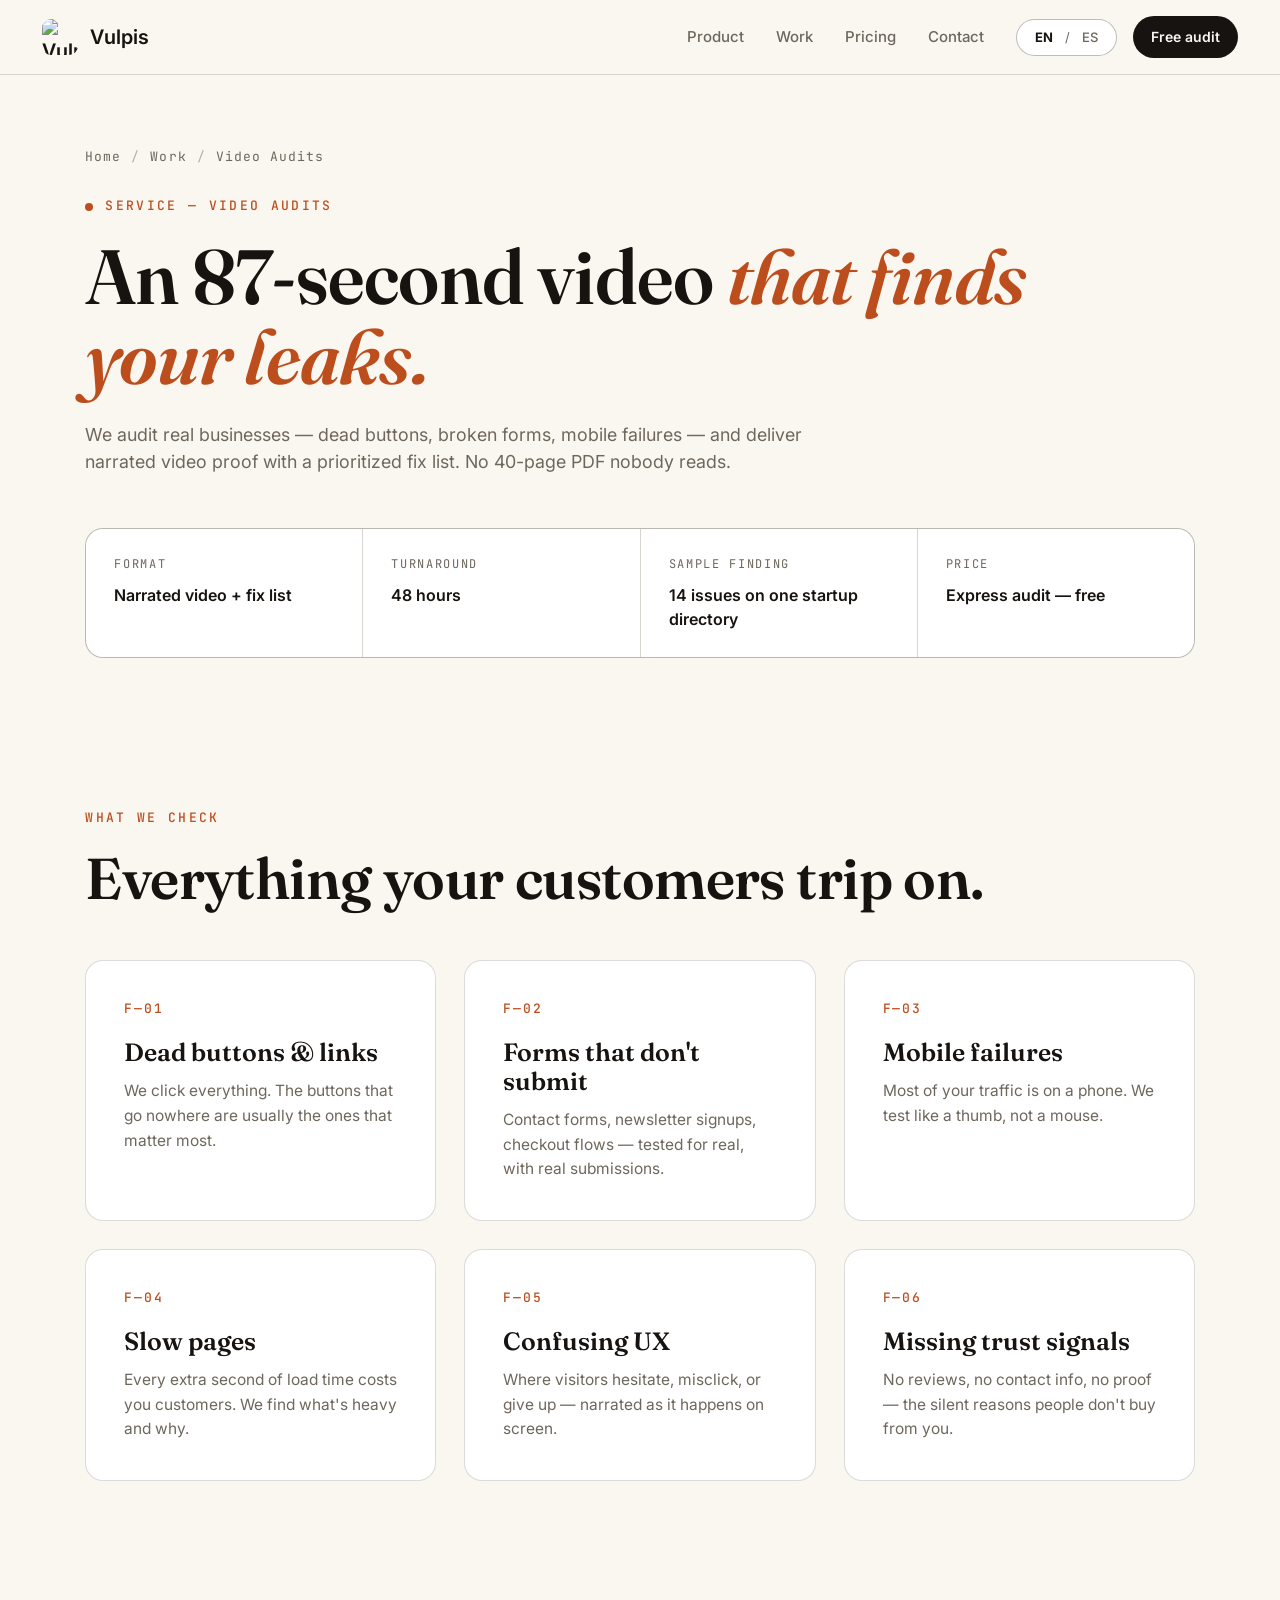
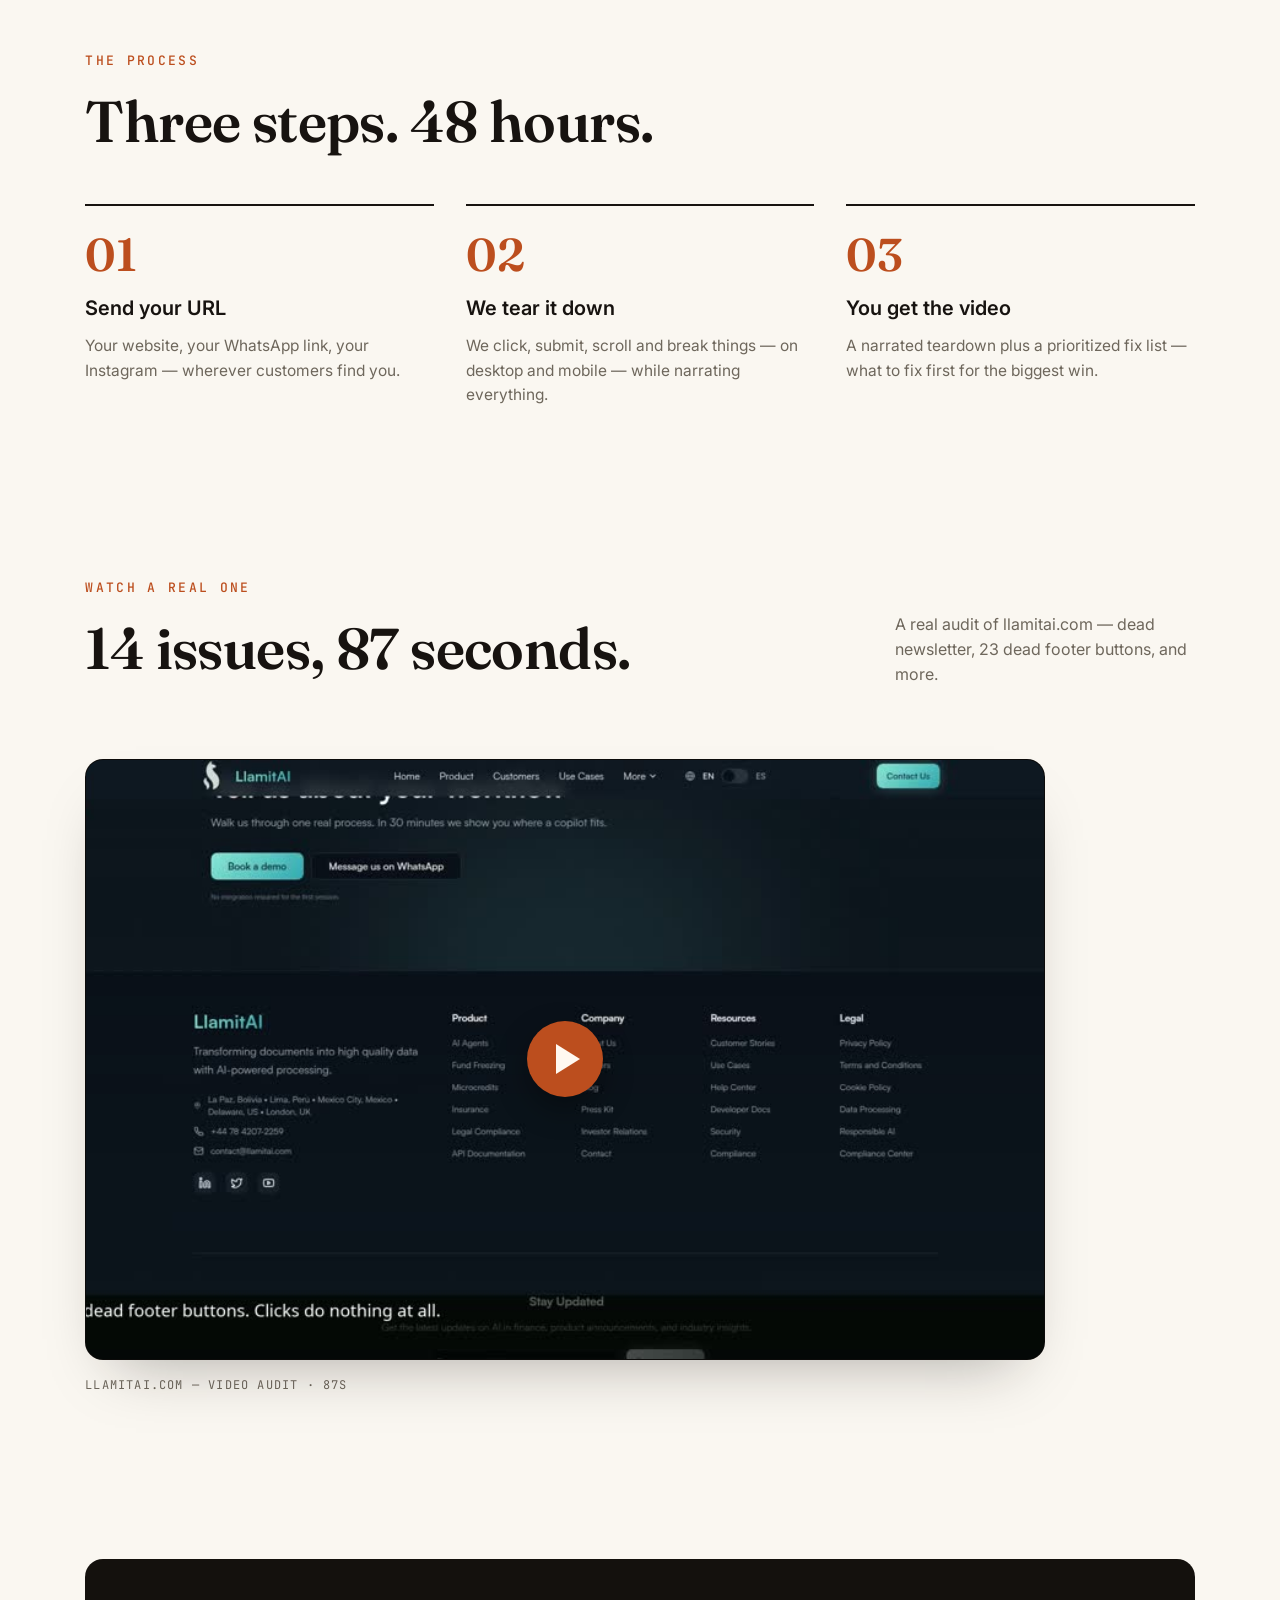
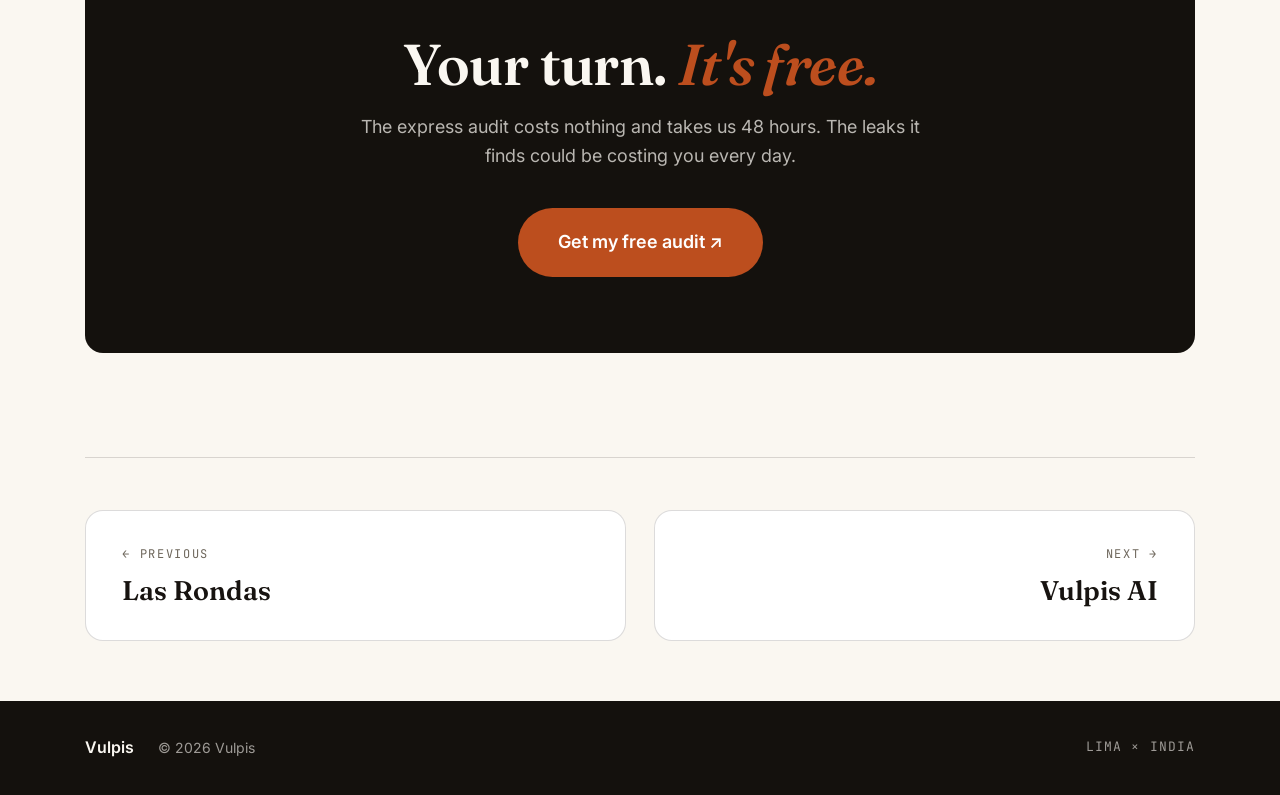
==== audits.html @ fb6f88c3 "Vulpis rebrand: multi-page site + pricing" ====
<!doctype html>
<html lang="en">
<head>
<meta charset="utf-8">
<meta name="viewport" content="width=device-width, initial-scale=1">
<title>Video Audits — Service · Vulpis</title>
<meta name="description" content="Vulpis video audits: an 87-second narrated teardown of your business — dead buttons, broken forms, mobile failures — with a prioritized fix list.">
<link rel="icon" type="image/png" href="assets/img/favicon.png">
<link rel="preconnect" href="https://fonts.googleapis.com">
<link rel="preconnect" href="https://fonts.gstatic.com" crossorigin>
<link href="https://fonts.googleapis.com/css2?family=Fraunces:opsz,wght@9..144,500;9..144,600;9..144,700&family=Inter:wght@400;500;600;700&family=JetBrains+Mono:wght@400;500&display=swap" rel="stylesheet">
<link rel="stylesheet" href="styles.css">
<noscript><style>.reveal{opacity:1 !important;transform:none !important}</style></noscript>
</head>
<body>

<header class="nav">
  <a class="brand" href="index.html" aria-label="Vulpis home">
    <img src="assets/img/vulpis-logo.png" alt="Vulpis logo" width="36" height="36">
    <span>Vulpis</span>
  </a>
  <nav class="links" aria-label="Sections">
    <a href="vulpis.html" data-en="Product" data-es="Producto">Product</a>
    <a href="index.html#work" data-en="Work" data-es="Proyectos">Work</a>
    <a href="index.html#pricing" data-en="Pricing" data-es="Precios">Pricing</a>
    <a href="index.html#contact" data-en="Contact" data-es="Contacto">Contact</a>
  </nav>
  <div class="nav-right">
    <div class="lang-toggle" role="group" aria-label="Language">
      <button type="button" data-lang="en" class="active">EN</button>
      <span aria-hidden="true">/</span>
      <button type="button" data-lang="es">ES</button>
    </div>
    <a class="btn btn-primary btn-sm" id="nav-wa" data-wa="1" data-wa-en="Hi Vulpis! I'd like a free express audit of my business." data-wa-es="¡Hola Vulpis! Quiero una auditoría express gratis de mi negocio." href="https://wa.me/51931768257" target="_blank" rel="noopener">
      <span data-en="Free audit" data-es="Auditoría gratis">Free audit</span>
    </a>
    <button class="menu-btn" aria-label="Menu" aria-expanded="false"><span></span><span></span></button>
  </div>
</header>

<main>
  <!-- PAGE HERO -->
  <section class="page-hero">
    <p class="crumbs reveal"><a href="index.html" data-en="Home" data-es="Inicio">Home</a><span class="sep">/</span><a href="index.html#work" data-en="Work" data-es="Proyectos">Work</a><span class="sep">/</span><span data-en="Video Audits" data-es="Auditorías en video">Video Audits</span></p>
    <p class="kicker reveal"><span class="dot"></span><span data-en="SERVICE — VIDEO AUDITS" data-es="SERVICIO — AUDITORÍAS EN VIDEO">SERVICE — VIDEO AUDITS</span></p>
    <h1 class="reveal"><span data-en="An 87-second video " data-es="Un video de 87 segundos ">An 87-second video </span><em data-en="that finds your leaks." data-es="que encuentra tus fugas.">that finds your leaks.</em></h1>
    <p class="lede reveal" data-en="We audit real businesses — dead buttons, broken forms, mobile failures — and deliver narrated video proof with a prioritized fix list. No 40-page PDF nobody reads." data-es="Auditamos negocios reales — botones muertos, formularios rotos, fallos en móvil — y entregamos video narrado con lista de soluciones priorizada. Sin PDFs de 40 páginas que nadie lee.">We audit real businesses — dead buttons, broken forms, mobile failures — and deliver narrated video proof with a prioritized fix list. No 40-page PDF nobody reads.</p>
    <div class="facts reveal">
      <div class="fact"><p class="flabel" data-en="FORMAT" data-es="FORMATO">FORMAT</p><p class="fval" data-en="Narrated video + fix list" data-es="Video narrado + lista de fixes">Narrated video + fix list</p></div>
      <div class="fact"><p class="flabel" data-en="TURNAROUND" data-es="ENTREGA">TURNAROUND</p><p class="fval" data-en="48 hours" data-es="48 horas">48 hours</p></div>
      <div class="fact"><p class="flabel" data-en="SAMPLE FINDING" data-es="HALLAZGO DE MUESTRA">SAMPLE FINDING</p><p class="fval" data-en="14 issues on one startup directory" data-es="14 problemas en un directorio de startups">14 issues on one startup directory</p></div>
      <div class="fact"><p class="flabel" data-en="PRICE" data-es="PRECIO">PRICE</p><p class="fval" data-en="Express audit — free" data-es="Auditoría express — gratis">Express audit — free</p></div>
    </div>
  </section>

  <!-- WHAT WE CHECK -->
  <section class="section">
    <p class="kicker reveal"><span data-en="WHAT WE CHECK" data-es="QUÉ REVISAMOS">WHAT WE CHECK</span></p>
    <h2 class="reveal" data-en="Everything your customers trip on." data-es="Todo con lo que tropiezan tus clientes.">Everything your customers trip on.</h2>
    <div class="feature-grid">
      <div class="feature reveal">
        <p class="fnum">F—01</p>
        <h3 data-en="Dead buttons & links" data-es="Botones y links muertos">Dead buttons & links</h3>
        <p data-en="We click everything. The buttons that go nowhere are usually the ones that matter most." data-es="Hacemos clic en todo. Los botones que no llevan a nada suelen ser los más importantes.">We click everything. The buttons that go nowhere are usually the ones that matter most.</p>
      </div>
      <div class="feature reveal">
        <p class="fnum">F—02</p>
        <h3 data-en="Forms that don't submit" data-es="Formularios que no envían">Forms that don't submit</h3>
        <p data-en="Contact forms, newsletter signups, checkout flows — tested for real, with real submissions." data-es="Formularios de contacto, newsletters, flujos de compra — probados de verdad, con envíos reales.">Contact forms, newsletter signups, checkout flows — tested for real, with real submissions.</p>
      </div>
      <div class="feature reveal">
        <p class="fnum">F—03</p>
        <h3 data-en="Mobile failures" data-es="Fallos en móvil">Mobile failures</h3>
        <p data-en="Most of your traffic is on a phone. We test like a thumb, not a mouse." data-es="La mayoría de tu tráfico está en un teléfono. Probamos como un pulgar, no como un mouse.">Most of your traffic is on a phone. We test like a thumb, not a mouse.</p>
      </div>
      <div class="feature reveal">
        <p class="fnum">F—04</p>
        <h3 data-en="Slow pages" data-es="Páginas lentas">Slow pages</h3>
        <p data-en="Every extra second of load time costs you customers. We find what's heavy and why." data-es="Cada segundo extra de carga te cuesta clientes. Encontramos qué pesa y por qué.">Every extra second of load time costs you customers. We find what's heavy and why.</p>
      </div>
      <div class="feature reveal">
        <p class="fnum">F—05</p>
        <h3 data-en="Confusing UX" data-es="UX confusa">Confusing UX</h3>
        <p data-en="Where visitors hesitate, misclick, or give up — narrated as it happens on screen." data-es="Dónde dudan los visitantes, dónde hacen clic mal o abandonan — narrado mientras ocurre en pantalla.">Where visitors hesitate, misclick, or give up — narrated as it happens on screen.</p>
      </div>
      <div class="feature reveal">
        <p class="fnum">F—06</p>
        <h3 data-en="Missing trust signals" data-es="Falta de confianza">Missing trust signals</h3>
        <p data-en="No reviews, no contact info, no proof — the silent reasons people don't buy from you." data-es="Sin reseñas, sin contacto, sin pruebas — las razones silenciosas por las que no te compran.">No reviews, no contact info, no proof — the silent reasons people don't buy from you.</p>
      </div>
    </div>
  </section>

  <!-- PROCESS -->
  <section class="section">
    <p class="kicker reveal"><span data-en="THE PROCESS" data-es="EL PROCESO">THE PROCESS</span></p>
    <h2 class="reveal" data-en="Three steps. 48 hours." data-es="Tres pasos. 48 horas.">Three steps. 48 hours.</h2>
    <div class="steps">
      <div class="step reveal">
        <p class="snum">01</p>
        <h3 data-en="Send your URL" data-es="Envía tu URL">Send your URL</h3>
        <p data-en="Your website, your WhatsApp link, your Instagram — wherever customers find you." data-es="Tu sitio web, tu link de WhatsApp, tu Instagram — donde sea que te encuentren los clientes.">Your website, your WhatsApp link, your Instagram — wherever customers find you.</p>
      </div>
      <div class="step reveal">
        <p class="snum">02</p>
        <h3 data-en="We tear it down" data-es="Lo desarmamos">We tear it down</h3>
        <p data-en="We click, submit, scroll and break things — on desktop and mobile — while narrating everything." data-es="Hacemos clic, enviamos, scrolleamos y rompemos cosas — en desktop y móvil — narrando todo.">We click, submit, scroll and break things — on desktop and mobile — while narrating everything.</p>
      </div>
      <div class="step reveal">
        <p class="snum">03</p>
        <h3 data-en="You get the video" data-es="Recibes el video">You get the video</h3>
        <p data-en="A narrated teardown plus a prioritized fix list — what to fix first for the biggest win." data-es="Un video narrado más lista de soluciones priorizada — qué arreglar primero para el mayor impacto.">A narrated teardown plus a prioritized fix list — what to fix first for the biggest win.</p>
      </div>
    </div>
  </section>

  <!-- SAMPLE -->
  <section class="section">
    <div class="section-head reveal">
      <div>
        <p class="kicker"><span data-en="WATCH A REAL ONE" data-es="MIRA UNO REAL">WATCH A REAL ONE</span></p>
        <h2 data-en="14 issues, 87 seconds." data-es="14 problemas, 87 segundos.">14 issues, 87 seconds.</h2>
      </div>
      <p class="section-note" data-en="A real audit of llamitai.com — dead newsletter, 23 dead footer buttons, and more." data-es="Una auditoría real de llamitai.com — newsletter muerto, 23 botones muertos en el footer, y más.">A real audit of llamitai.com — dead newsletter, 23 dead footer buttons, and more.</p>
    </div>
    <div class="reveal" style="max-width:960px">
      <button class="shot play-btn" data-video="https://cdn.jsdelivr.net/gh/sahaysnehil22/kennexhub@main/assets/video/llamitai-audit-video.mp4" aria-label="Play audit video">
        <img src="assets/img/poster-audit.jpg" alt="Video audit of llamitai.com">
        <span class="play-ring" aria-hidden="true"></span>
      </button>
      <p class="shot-cap" data-en="LLAMITAI.COM — VIDEO AUDIT · 87S" data-es="LLAMITAI.COM — AUDITORÍA EN VIDEO · 87S">LLAMITAI.COM — VIDEO AUDIT · 87S</p>
    </div>
  </section>

  <!-- CTA BAND -->
  <section class="section" style="padding-top:0">
    <div class="band reveal">
      <h2><span data-en="Your turn. " data-es="Tu turno. ">Your turn. </span><em data-en="It's free." data-es="Es gratis.">It's free.</em></h2>
      <p data-en="The express audit costs nothing and takes us 48 hours. The leaks it finds could be costing you every day." data-es="La auditoría express no cuesta nada y nos toma 48 horas. Las fugas que encuentre podrían estar costándote cada día.">The express audit costs nothing and takes us 48 hours. The leaks it finds could be costing you every day.</p>
      <div class="ctas">
        <a class="btn btn-primary btn-lg" id="contact-wa" data-wa="1" data-wa-en="Hi Vulpis! I'd like a free express audit of my business." data-wa-es="¡Hola Vulpis! Quiero una auditoría express gratis de mi negocio." href="https://wa.me/51931768257" target="_blank" rel="noopener">
          <span data-en="Get my free audit ↗" data-es="Quiero mi auditoría gratis ↗">Get my free audit ↗</span>
        </a>
      </div>
    </div>
    <nav class="proj-nav" aria-label="More projects">
      <a href="las-rondas.html">
        <span class="dir" data-en="← PREVIOUS" data-es="← ANTERIOR">← PREVIOUS</span>
        <h4>Las Rondas</h4>
      </a>
      <a class="next" href="vulpis.html">
        <span class="dir" data-en="NEXT →" data-es="SIGUIENTE →">NEXT →</span>
        <h4>Vulpis AI</h4>
      </a>
    </nav>
  </section>
</main>

<footer class="footer">
  <div class="footer-inner">
    <a class="brand" href="index.html"><span>Vulpis</span></a>
    <p>© 2026 Vulpis</p>
    <p class="mono-dim">LIMA × INDIA</p>
  </div>
</footer>

<div class="lightbox" id="lightbox" aria-hidden="true" role="dialog" aria-label="Video">
  <div class="lightbox-backdrop" data-close></div>
  <div class="lightbox-box">
    <button class="lightbox-close" data-close aria-label="Close">✕</button>
    <video id="lightbox-video" controls playsinline preload="none"></video>
  </div>
</div>

<script src="app.js"></script>
</body>
</html>
---- styles.css ----
:root{
  --bg:#faf7f1;
  --surface:#ffffff;
  --ink:#171310;
  --muted:#6e675c;
  --accent:#bc4e1e;
  --accent-ink:#fff8f0;
  --line:rgba(23,19,16,.15);
  --dark:#14110d;
  --paper-dim:#f3eee5;
  --radius:18px;
  --font-disp:"Fraunces",Georgia,serif;
  --font-body:"Inter",system-ui,sans-serif;
  --font-mono:"JetBrains Mono",ui-monospace,monospace;
  --pad:clamp(24px,6.66vw,96px);
}
*{margin:0;padding:0;box-sizing:border-box}
html{scroll-behavior:smooth}
body{
  background:var(--bg);color:var(--ink);
  font-family:var(--font-body);font-size:17px;line-height:1.6;
  -webkit-font-smoothing:antialiased;overflow-x:hidden;
}
img{display:block;max-width:100%}
a{color:inherit}
::selection{background:var(--accent);color:var(--accent-ink)}

/* ---------- type helpers ---------- */
.kicker{
  font-family:var(--font-mono);font-size:13px;letter-spacing:.18em;
  color:var(--accent);display:flex;align-items:center;gap:12px;margin-bottom:20px;
  font-weight:500;
}
.kicker .dot{width:8px;height:8px;border-radius:50%;background:var(--accent);flex:none}
.kicker-sm{font-family:var(--font-mono);font-size:13px;letter-spacing:.14em;color:var(--accent);margin-bottom:14px;font-weight:500}
h1,h2{font-family:var(--font-disp);font-weight:600;line-height:1.04;letter-spacing:-.01em;color:var(--ink)}
h1 em,h2 em{font-style:italic;color:var(--accent)}
h2{font-size:clamp(40px,4.5vw,64px);margin-bottom:8px}
.section{padding:110px var(--pad) 60px;max-width:1440px;margin:0 auto}
.section-head{display:flex;justify-content:space-between;align-items:flex-end;gap:40px;margin-bottom:72px;flex-wrap:wrap}
.section-note{max-width:300px;color:var(--muted);font-size:16px;line-height:1.55}

/* ---------- buttons / links ---------- */
.btn{
  display:inline-flex;align-items:center;gap:8px;border-radius:999px;
  font-weight:600;font-size:15px;text-decoration:none;cursor:pointer;border:0;
  transition:transform .18s ease,background .18s ease;
  font-family:var(--font-body);
}
.btn-primary{background:var(--ink);color:var(--bg);padding:13px 24px}
.btn-primary:hover{transform:translateY(-2px);background:#2b251d}
.btn-ghost{background:transparent;color:var(--ink);padding:13px 24px;border:1px solid rgba(23,19,16,.3)}
.btn-ghost:hover{border-color:var(--accent);color:var(--accent)}
.btn-sm{padding:10px 18px;font-size:14px}
.btn-lg{padding:20px 40px;font-size:18px}
.textlink{
  background:none;border:0;padding:0;cursor:pointer;
  font-family:var(--font-body);font-weight:600;font-size:15px;color:var(--accent);text-decoration:none;
}
.textlink:hover{text-decoration:underline;text-underline-offset:4px}
.link-arrow{font-weight:600;font-size:15px;color:var(--accent);text-decoration:none}
.link-arrow:hover{text-decoration:underline;text-underline-offset:4px}
.link-dim{font-family:var(--font-mono);font-size:14px;letter-spacing:.06em;color:var(--muted);text-decoration:none}
.link-dim:hover{color:var(--ink)}

/* ---------- nav ---------- */
.nav{
  position:sticky;top:0;z-index:50;display:flex;align-items:center;gap:32px;
  padding:16px clamp(20px,3.3vw,48px);
  background:rgba(250,247,241,.86);backdrop-filter:blur(14px);-webkit-backdrop-filter:blur(14px);
  border-bottom:1px solid var(--line);
}
.brand{display:flex;align-items:center;gap:12px;text-decoration:none;font-weight:600;font-size:20px;color:var(--ink)}
.brand img{width:36px;height:36px;border-radius:9px}
.nav .links{display:flex;gap:32px;margin-left:auto}
.nav .links a{text-decoration:none;font-weight:500;font-size:15px;color:var(--muted)}
.nav .links a:hover{color:var(--ink)}
.nav-right{display:flex;align-items:center;gap:16px}
.lang-toggle{display:flex;align-items:center;gap:8px;border:1px solid rgba(23,19,16,.28);border-radius:999px;padding:7px 14px;font-size:13px;background:var(--surface)}
.lang-toggle span{color:var(--muted)}
.lang-toggle button{background:none;border:0;color:var(--muted);font-family:var(--font-body);font-weight:500;font-size:13px;cursor:pointer;padding:2px 4px}
.lang-toggle button.active{color:var(--ink);font-weight:700}
.menu-btn{display:none;background:var(--surface);border:1px solid rgba(23,19,16,.28);border-radius:10px;width:42px;height:42px;cursor:pointer;flex-direction:column;gap:6px;align-items:center;justify-content:center}
.menu-btn span{display:block;width:18px;height:2px;background:var(--ink)}

/* ---------- hero ---------- */
.hero{padding:110px var(--pad) 88px;max-width:1440px;margin:0 auto}
.hero h1{font-size:clamp(48px,6.7vw,96px);max-width:1080px;margin-bottom:28px}
.lede{color:var(--muted);font-size:clamp(17px,1.4vw,20px);line-height:1.55;max-width:720px;margin-bottom:36px}
.ctas{display:flex;gap:16px;flex-wrap:wrap;margin-bottom:72px}
.stats{display:flex;gap:48px;border-top:1px solid var(--line);padding-top:40px;flex-wrap:wrap}
.stat{flex:1;min-width:200px}
.stat strong{display:block;font-family:var(--font-disp);font-weight:600;font-size:44px;margin-bottom:10px;color:var(--ink)}
.stat span{font-family:var(--font-mono);font-size:12px;letter-spacing:.12em;color:var(--muted)}

/* ---------- marquee ---------- */
.marquee{border-top:1px solid var(--line);border-bottom:1px solid var(--line);overflow:hidden;padding:20px 0;white-space:nowrap;background:var(--paper-dim)}
.marquee-track{display:inline-flex;animation:scroll 28s linear infinite}
.marquee-track span{font-family:var(--font-mono);font-size:13px;letter-spacing:.1em;color:var(--muted);padding-right:12px}
@keyframes scroll{to{transform:translateX(-50%)}}

/* ---------- work ---------- */
.work .card{
  display:grid;grid-template-columns:1.08fr .92fr;gap:clamp(36px,5vw,80px);align-items:center;
  padding:72px 0;
}
.work .card + .card{border-top:1px solid var(--line)}
.work .card.flip .card-media{order:2}
.work .card.flip .card-body{order:1}
.card-index{font-family:var(--font-mono);font-size:13px;letter-spacing:.16em;color:var(--accent);margin-bottom:18px;font-weight:500}
.card-body h3{font-family:var(--font-disp);font-weight:600;font-size:clamp(36px,3.4vw,50px);line-height:1.02;margin-bottom:12px;color:var(--ink)}
.card-lede{font-size:20px;font-weight:500;color:var(--ink);margin-bottom:14px;line-height:1.4}
.card-desc{color:var(--muted);line-height:1.62;margin-bottom:24px;max-width:520px}
.card-meta{font-family:var(--font-mono);font-size:12.5px;letter-spacing:.1em;color:var(--muted);margin-bottom:20px}
.card-status{font-family:var(--font-mono);font-size:13px;letter-spacing:.1em;color:var(--accent);display:flex;align-items:center;gap:10px;margin-bottom:28px;font-weight:500}
.card-status .dot{width:8px;height:8px;border-radius:50%;background:var(--accent);flex:none}
.card-links{display:flex;gap:28px;align-items:center;flex-wrap:wrap}

/* real-media tiles */
.shot{
  position:relative;display:block;width:100%;border:1px solid var(--line);border-radius:var(--radius);
  overflow:hidden;cursor:pointer;background:#0b0b09;padding:0;
  box-shadow:0 30px 60px -30px rgba(23,19,16,.35);
  transition:transform .25s ease,box-shadow .25s ease;
}
button.shot{font-family:inherit}
.shot:hover{transform:translateY(-4px);box-shadow:0 36px 70px -28px rgba(23,19,16,.4)}
.shot img{width:100%;aspect-ratio:16/10;object-fit:cover;display:block}
.play-ring{
  position:absolute;top:50%;left:50%;transform:translate(-50%,-50%);
  width:76px;height:76px;border-radius:50%;background:var(--accent);
  box-shadow:0 12px 30px rgba(0,0,0,.35);transition:transform .2s ease;
}
.shot:hover .play-ring{transform:translate(-50%,-50%) scale(1.08)}
.play-ring::after{
  content:"";position:absolute;top:50%;left:54%;transform:translate(-50%,-50%);
  border-left:24px solid var(--accent-ink);border-top:15px solid transparent;border-bottom:15px solid transparent;
}
.shot-cap{font-family:var(--font-mono);font-size:12px;letter-spacing:.1em;color:var(--muted);margin-top:16px}

/* phone mock — WhatsApp concept */
.phone{
  width:min(310px,86%);margin:0 auto;background:#101010;border-radius:46px;padding:11px;
  box-shadow:0 34px 70px -28px rgba(23,19,16,.4);border:1px solid var(--line);
}
.phone-screen{background:#ece5dd;border-radius:36px;overflow:hidden;display:flex;flex-direction:column}
.wa-notch{width:110px;height:24px;background:#101010;border-radius:0 0 14px 14px;margin:0 auto}
.wa-head{background:#008069;color:#fff;padding:12px 16px 14px;display:flex;gap:12px;align-items:center;margin-top:6px}
.wa-avatar{flex:none;width:40px;height:40px;border-radius:50%;background:#fff;color:#008069;display:flex;align-items:center;justify-content:center;font-weight:700;font-size:17px}
.wa-name{font-size:15px;font-weight:600;line-height:1.25}
.wa-status{font-size:12px;opacity:.85}
.wa-chat{padding:18px 14px;display:flex;flex-direction:column;gap:10px;min-height:330px}
.bubble{max-width:82%;padding:10px 14px;border-radius:14px;font-size:13.5px;line-height:1.45;color:#111b21;box-shadow:0 1px 1px rgba(0,0,0,.12)}
.bubble.in{background:#fff;align-self:flex-start;border-top-left-radius:4px}
.bubble.out{background:#d9fdd3;align-self:flex-end;border-top-right-radius:4px}
.wa-input{background:#f0f0f0;padding:10px 12px;display:flex;gap:10px;align-items:center}
.wa-input .field{flex:1;background:#fff;border-radius:999px;padding:10px 16px;color:#8696a0;font-size:13px}
.wa-input .mic{flex:none;width:38px;height:38px;border-radius:50%;background:#008069;position:relative}
.wa-input .mic::after{content:"";position:absolute;top:50%;left:50%;transform:translate(-50%,-50%);width:14px;height:14px;border-radius:7px;background:#fff}

/* ---------- story ---------- */
.story-cols{display:grid;grid-template-columns:1fr 1fr;gap:64px;margin-top:44px}
.story-text p{color:var(--muted);font-size:19px;line-height:1.62;margin-bottom:24px;max-width:540px}
.timeline{list-style:none}
.timeline li{display:flex;gap:20px;padding:26px 0;border-top:1px solid var(--line)}
.timeline li:first-child{border-top:0;padding-top:0}
.tnum{flex:none;width:44px;height:44px;border:1.5px solid var(--accent);border-radius:50%;display:flex;align-items:center;justify-content:center;font-family:var(--font-mono);font-size:13px;color:var(--accent);font-weight:500}
.timeline h4{font-size:16px;font-weight:600;letter-spacing:.06em;margin-bottom:8px;color:var(--ink)}
.timeline p{color:var(--muted);font-size:15px;line-height:1.55;max-width:400px}

/* ---------- how ---------- */
.how-cols{display:grid;grid-template-columns:1fr 1fr;gap:28px;margin-top:48px}
.how-card{background:var(--surface);border:1px solid var(--line);border-radius:var(--radius);padding:48px}
.how-card h3{font-family:var(--font-disp);font-weight:600;font-size:38px;margin-bottom:16px;color:var(--ink)}
.how-card p:last-child{color:var(--muted);line-height:1.6}
.quote{margin-top:60px;border-top:1px solid var(--line);border-bottom:1px solid var(--line);padding:44px 20px;text-align:center}
.quote p{font-family:var(--font-disp);font-weight:600;font-size:clamp(24px,2.2vw,30px);margin-bottom:14px;color:var(--ink)}
.quote cite{font-style:normal;font-family:var(--font-mono);font-size:12px;letter-spacing:.14em;color:var(--muted)}

/* ---------- team ---------- */
.team-cols{display:grid;grid-template-columns:1fr 1fr;gap:28px;margin-top:48px}
.team-card{background:var(--surface);border:1px solid var(--line);border-radius:var(--radius);padding:48px}
.team-card img{width:168px;height:168px;border-radius:50%;object-fit:cover;margin-bottom:24px}
.team-card h3{font-family:var(--font-disp);font-weight:600;font-size:32px;line-height:1.12;margin-bottom:14px;color:var(--ink)}
.team-card .role{font-family:var(--font-mono);font-size:13px;letter-spacing:.1em;color:var(--muted);margin-bottom:8px}
.team-card .loc{color:var(--muted);margin-bottom:16px}

/* ---------- contact ---------- */
.contact{text-align:center;padding-top:130px;padding-bottom:130px}
.contact .kicker{justify-content:center}
.contact h2{font-size:clamp(44px,6.1vw,88px);max-width:1020px;margin:0 auto 24px}
.contact-sub{color:var(--muted);font-size:19px;max-width:620px;margin:0 auto 40px;line-height:1.6}
.contact-rows{display:flex;gap:36px;justify-content:center;margin-top:36px;flex-wrap:wrap}

/* ---------- footer ---------- */
.footer{background:var(--dark);color:var(--bg)}
.footer-inner{display:flex;align-items:center;gap:24px;padding:34px var(--pad);max-width:1440px;margin:0 auto;flex-wrap:wrap}
.footer .brand{font-size:16px;color:var(--bg)}
.footer p{color:rgba(250,247,241,.6);font-size:14px}
.footer .mono-dim{font-family:var(--font-mono);font-size:13px;letter-spacing:.08em;margin-left:auto;color:rgba(250,247,241,.6)}

/* ---------- lightbox ---------- */
.lightbox{position:fixed;inset:0;z-index:100;display:none;align-items:center;justify-content:center;padding:24px}
.lightbox.open{display:flex}
.lightbox-backdrop{position:absolute;inset:0;background:rgba(20,17,13,.88);backdrop-filter:blur(6px)}
.lightbox-box{position:relative;width:min(960px,100%);background:#000;border:1px solid rgba(250,247,241,.2);border-radius:16px;overflow:hidden}
.lightbox-box video{width:100%;max-height:78vh;display:block;background:#000}
.lightbox-close{position:absolute;top:12px;right:12px;z-index:2;width:40px;height:40px;border-radius:50%;border:1px solid rgba(250,247,241,.35);background:rgba(0,0,0,.6);color:#faf7f1;font-size:16px;cursor:pointer}

/* ---------- reveal ---------- */
.reveal{opacity:0;transform:translateY(26px);transition:opacity .7s ease,transform .7s ease}
.reveal.in{opacity:1;transform:none}
@media (prefers-reduced-motion:reduce){
  .reveal{opacity:1;transform:none;transition:none}
  .marquee-track{animation:none}
  html{scroll-behavior:auto}
}

/* ---------- responsive ---------- */
@media (max-width:1020px){
  .work .card{grid-template-columns:1fr;gap:40px;padding:56px 0}
  .work .card.flip .card-media{order:1}
  .work .card.flip .card-body{order:2}
  .story-cols{grid-template-columns:1fr;gap:48px}
  .how-cols,.team-cols{grid-template-columns:1fr}
}
@media (max-width:760px){
  .nav{gap:16px}
  .nav .links{
    display:none;position:absolute;top:100%;left:0;right:0;flex-direction:column;gap:0;
    background:var(--bg);border-bottom:1px solid var(--line);padding:8px 24px 20px;
  }
  .nav .links.open{display:flex}
  .nav .links a{padding:14px 0;border-top:1px solid var(--line);font-size:17px}
  .menu-btn{display:flex}
  .nav-right .btn{display:none}
  .hero{padding-top:64px}
  .stats{gap:24px}
  .section{padding:72px var(--pad) 40px}
  .contact{padding-top:80px;padding-bottom:80px}
  .section-head{margin-bottom:48px}
  .how-card,.team-card{padding:32px}
  .team-card img{width:120px;height:120px}
  .work .card{padding:48px 0}
}

/* ---------- subpage hero ---------- */
.page-hero{padding:72px var(--pad) 40px;max-width:1440px;margin:0 auto}
.crumbs{font-family:var(--font-mono);font-size:13px;letter-spacing:.08em;color:var(--muted);margin-bottom:28px;display:flex;gap:10px;align-items:center;flex-wrap:wrap}
.crumbs a{color:var(--muted);text-decoration:none}
.crumbs a:hover{color:var(--accent)}
.crumbs .sep{opacity:.5}
.page-hero h1{font-size:clamp(44px,6vw,88px);max-width:1040px;margin-bottom:24px}
.page-hero .lede{margin-bottom:0}
.facts{display:grid;grid-template-columns:repeat(4,1fr);gap:1px;background:var(--line);border:1px solid var(--line);border-radius:var(--radius);overflow:hidden;margin-top:52px}
.fact{background:var(--surface);padding:26px 28px}
.fact .flabel{font-family:var(--font-mono);font-size:12px;letter-spacing:.14em;color:var(--muted);margin-bottom:10px}
.fact .fval{font-weight:600;font-size:16px;line-height:1.45}

/* ---------- feature grid ---------- */
.feature-grid{display:grid;grid-template-columns:repeat(3,1fr);gap:28px;margin-top:52px}
.feature{background:var(--surface);border:1px solid var(--line);border-radius:var(--radius);padding:38px}
.feature .fnum{font-family:var(--font-mono);color:var(--accent);font-size:13px;letter-spacing:.14em;margin-bottom:18px;font-weight:500}
.feature h3{font-family:var(--font-disp);font-weight:600;font-size:25px;margin-bottom:12px;line-height:1.15}
.feature p{color:var(--muted);font-size:15.5px;line-height:1.6}

/* ---------- steps ---------- */
.steps{display:grid;grid-template-columns:repeat(3,1fr);gap:32px;margin-top:52px}
.step{border-top:2px solid var(--ink);padding-top:26px}
.step .snum{font-family:var(--font-disp);font-weight:600;font-size:46px;color:var(--accent);line-height:1}
.step h3{font-size:20px;margin:14px 0 10px;font-weight:600}
.step p{color:var(--muted);font-size:15.5px;line-height:1.6}

/* ---------- pain points ---------- */
.pain-grid{display:grid;grid-template-columns:repeat(3,1fr);gap:32px;margin-top:52px}
.pain{border-left:2px solid var(--accent);padding-left:26px}
.pain h3{font-size:19px;margin-bottom:10px;font-weight:600}
.pain p{color:var(--muted);font-size:15.5px;line-height:1.6}

/* ---------- pricing ---------- */
.pricing-grid{display:grid;grid-template-columns:repeat(3,1fr);gap:28px;margin-top:56px;align-items:stretch}
.price-card{background:var(--surface);border:1px solid var(--line);border-radius:var(--radius);padding:44px;display:flex;flex-direction:column}
.price-card.featured{background:var(--dark);color:var(--bg);border-color:var(--dark)}
.price-card .pname{font-family:var(--font-mono);font-size:13px;letter-spacing:.14em;color:var(--accent);margin-bottom:18px;font-weight:500}
.price-card h3{font-family:var(--font-disp);font-weight:600;font-size:31px;margin-bottom:10px;line-height:1.1}
.price-card .pdesc{color:var(--muted);font-size:15px;line-height:1.55;margin-bottom:26px}
.price-card.featured .pdesc{color:rgba(250,247,241,.72)}
.price{font-family:var(--font-disp);font-weight:600;font-size:54px;line-height:1;margin-bottom:8px}
.price .per{font-family:var(--font-body);font-weight:400;font-size:15px;color:var(--muted)}
.price-card.featured .per{color:rgba(250,247,241,.6)}
.check-list{list-style:none;margin:26px 0 36px;flex:1}
.check-list li{padding:11px 0;border-top:1px solid var(--line);font-size:15px;display:flex;gap:12px;line-height:1.5}
.price-card.featured .check-list li{border-top-color:rgba(250,247,241,.16)}
.check-list li::before{content:"✓";color:var(--accent);font-weight:700;flex:none}
.price-card .btn{align-self:flex-start}
.price-card.featured .btn-primary{background:var(--accent);color:#fff}
.price-card.featured .btn-primary:hover{background:#d35f28}

/* ---------- faq ---------- */
.faq{margin-top:52px;max-width:840px}
.faq details{border-top:1px solid var(--line);padding:24px 0}
.faq details:last-child{border-bottom:1px solid var(--line)}
.faq summary{font-weight:600;font-size:18px;cursor:pointer;list-style:none;display:flex;justify-content:space-between;align-items:center;gap:20px}
.faq summary::-webkit-details-marker{display:none}
.faq summary::after{content:"+";color:var(--accent);font-size:24px;font-weight:400;flex:none}
.faq details[open] summary::after{content:"–"}
.faq details p{color:var(--muted);margin-top:14px;max-width:660px;line-height:1.62}

/* ---------- work grid (home) ---------- */
.work-grid{display:grid;grid-template-columns:1fr 1fr;gap:28px;margin-top:56px}
.work-card{display:block;text-decoration:none;background:var(--surface);border:1px solid var(--line);border-radius:var(--radius);overflow:hidden;transition:transform .22s ease,box-shadow .22s ease}
.work-card:hover{transform:translateY(-5px);box-shadow:0 30px 60px -30px rgba(23,19,16,.3)}
.wc-media{aspect-ratio:16/9;overflow:hidden;background:var(--paper-dim)}
.wc-media img{width:100%;height:100%;object-fit:cover;display:block}
.wc-media.darkbg{background:#14110d;display:flex;align-items:center;justify-content:center}
.wc-media.darkbg img{width:46%;height:auto;object-fit:contain;border-radius:18px}
.wc-body{padding:34px 36px 38px}
.wc-tag{font-family:var(--font-mono);font-size:12px;letter-spacing:.14em;color:var(--accent);margin-bottom:14px;font-weight:500}
.wc-body h3{font-family:var(--font-disp);font-weight:600;font-size:31px;margin-bottom:10px;line-height:1.05}
.wc-body p{color:var(--muted);font-size:15.5px;line-height:1.6;margin-bottom:18px}
.wc-body .go{font-weight:600;color:var(--accent);font-size:15px}

/* ---------- split ---------- */
.split{display:grid;grid-template-columns:1fr 1fr;gap:clamp(40px,5vw,88px);align-items:center;margin-top:56px}
.split.flip>.split-media{order:2}

/* ---------- cta band ---------- */
.band{background:var(--dark);color:var(--bg);border-radius:var(--radius);padding:76px clamp(32px,5vw,88px);text-align:center;margin-top:104px}
.band h2{color:var(--bg);margin-bottom:18px}
.band p{color:rgba(250,247,241,.72);max-width:600px;margin:0 auto 38px;font-size:18px;line-height:1.6}
.band .btn-primary{background:var(--accent);color:#fff}
.band .btn-primary:hover{background:#d35f28;transform:translateY(-2px)}
.band .ctas{justify-content:center;margin-bottom:0}

/* ---------- project prev/next ---------- */
.proj-nav{display:grid;grid-template-columns:1fr 1fr;gap:28px;margin-top:104px;border-top:1px solid var(--line);padding-top:52px}
.proj-nav a{text-decoration:none;display:block;padding:34px 36px;border:1px solid var(--line);border-radius:var(--radius);background:var(--surface);transition:border-color .2s ease}
.proj-nav a:hover{border-color:var(--accent)}
.proj-nav .dir{font-family:var(--font-mono);font-size:12px;letter-spacing:.14em;color:var(--muted);margin-bottom:12px;display:block}
.proj-nav h4{font-family:var(--font-disp);font-weight:600;font-size:27px;line-height:1.1}
.proj-nav a.next{text-align:right}

/* ---------- responsive additions ---------- */
@media (max-width:1020px){
  .facts{grid-template-columns:1fr 1fr}
  .feature-grid,.steps,.pricing-grid,.pain-grid{grid-template-columns:1fr}
  .work-grid{grid-template-columns:1fr}
  .split{grid-template-columns:1fr}
  .split.flip>.split-media{order:0}
  .proj-nav{grid-template-columns:1fr}
  .page-hero{padding-top:56px}
}
@media (max-width:640px){
  .facts{grid-template-columns:1fr}
  .band{padding:56px 28px}
  .proj-nav a.next{text-align:left}
}
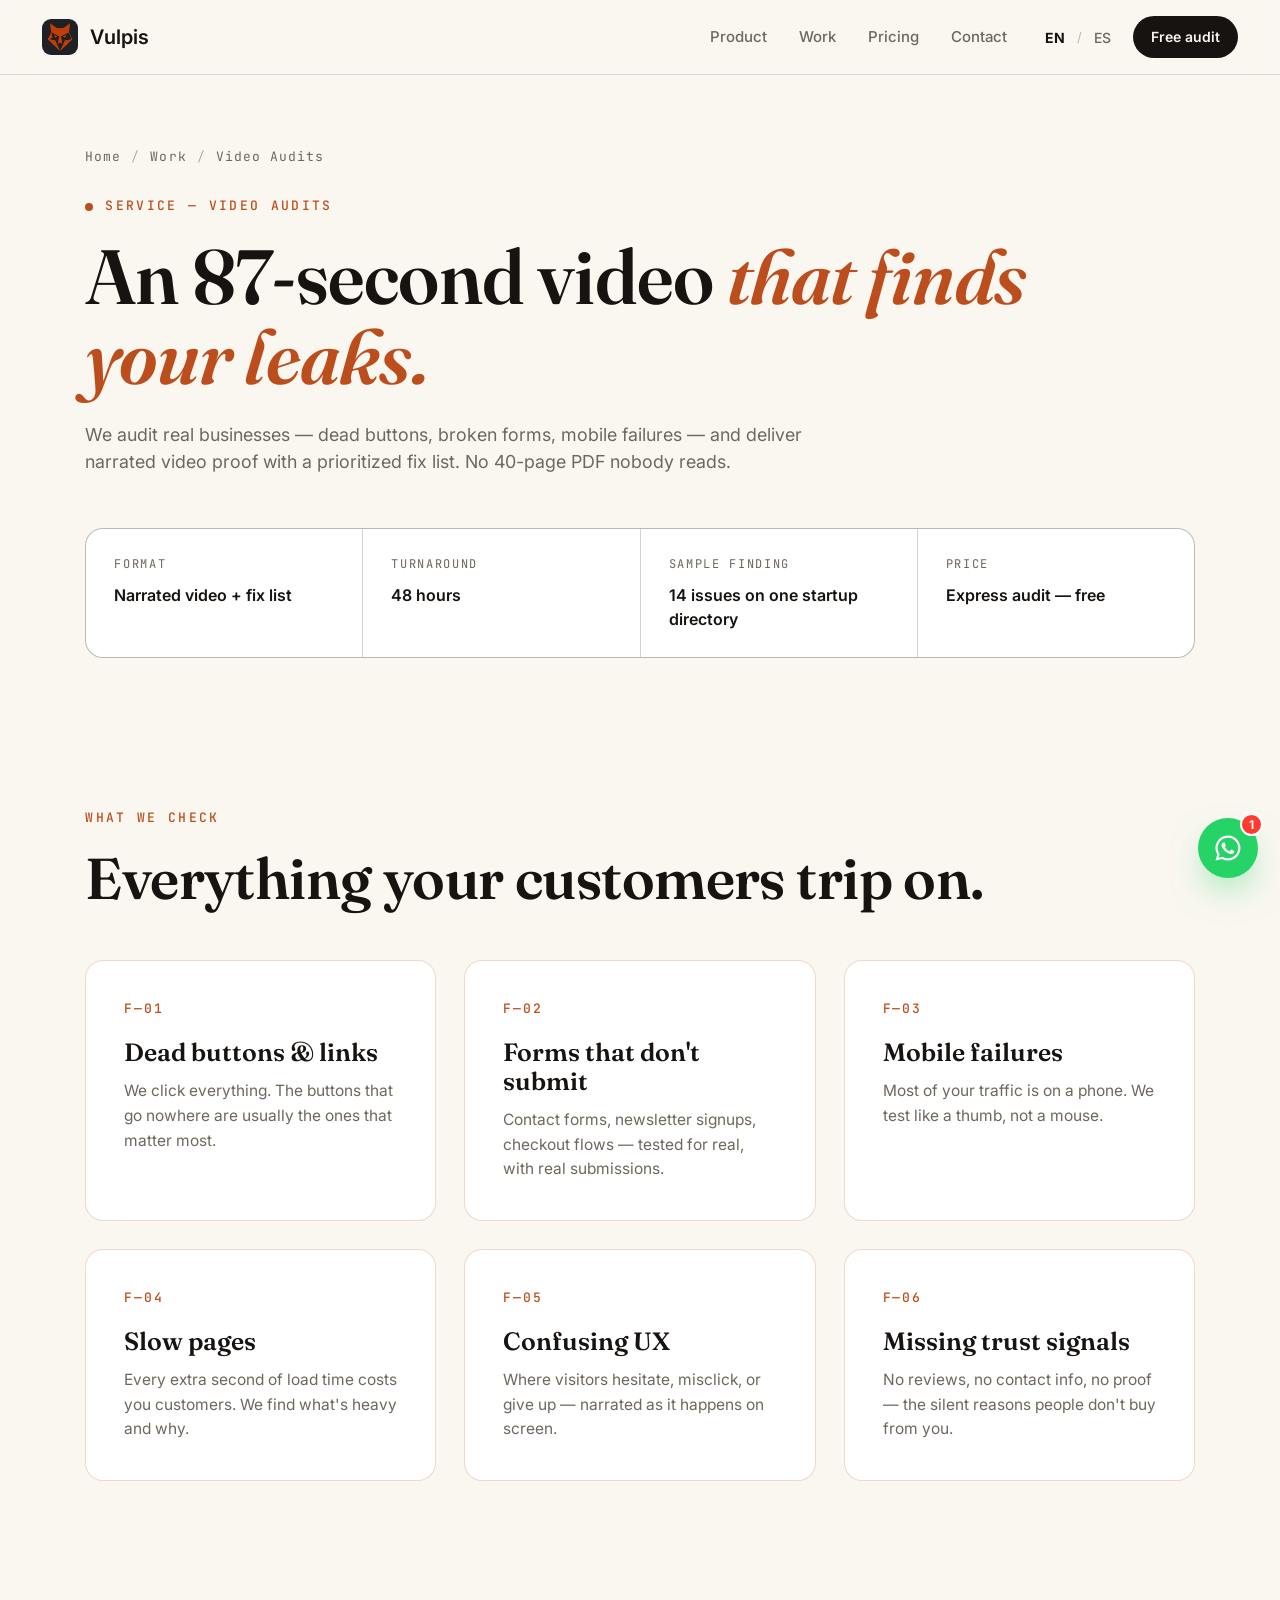
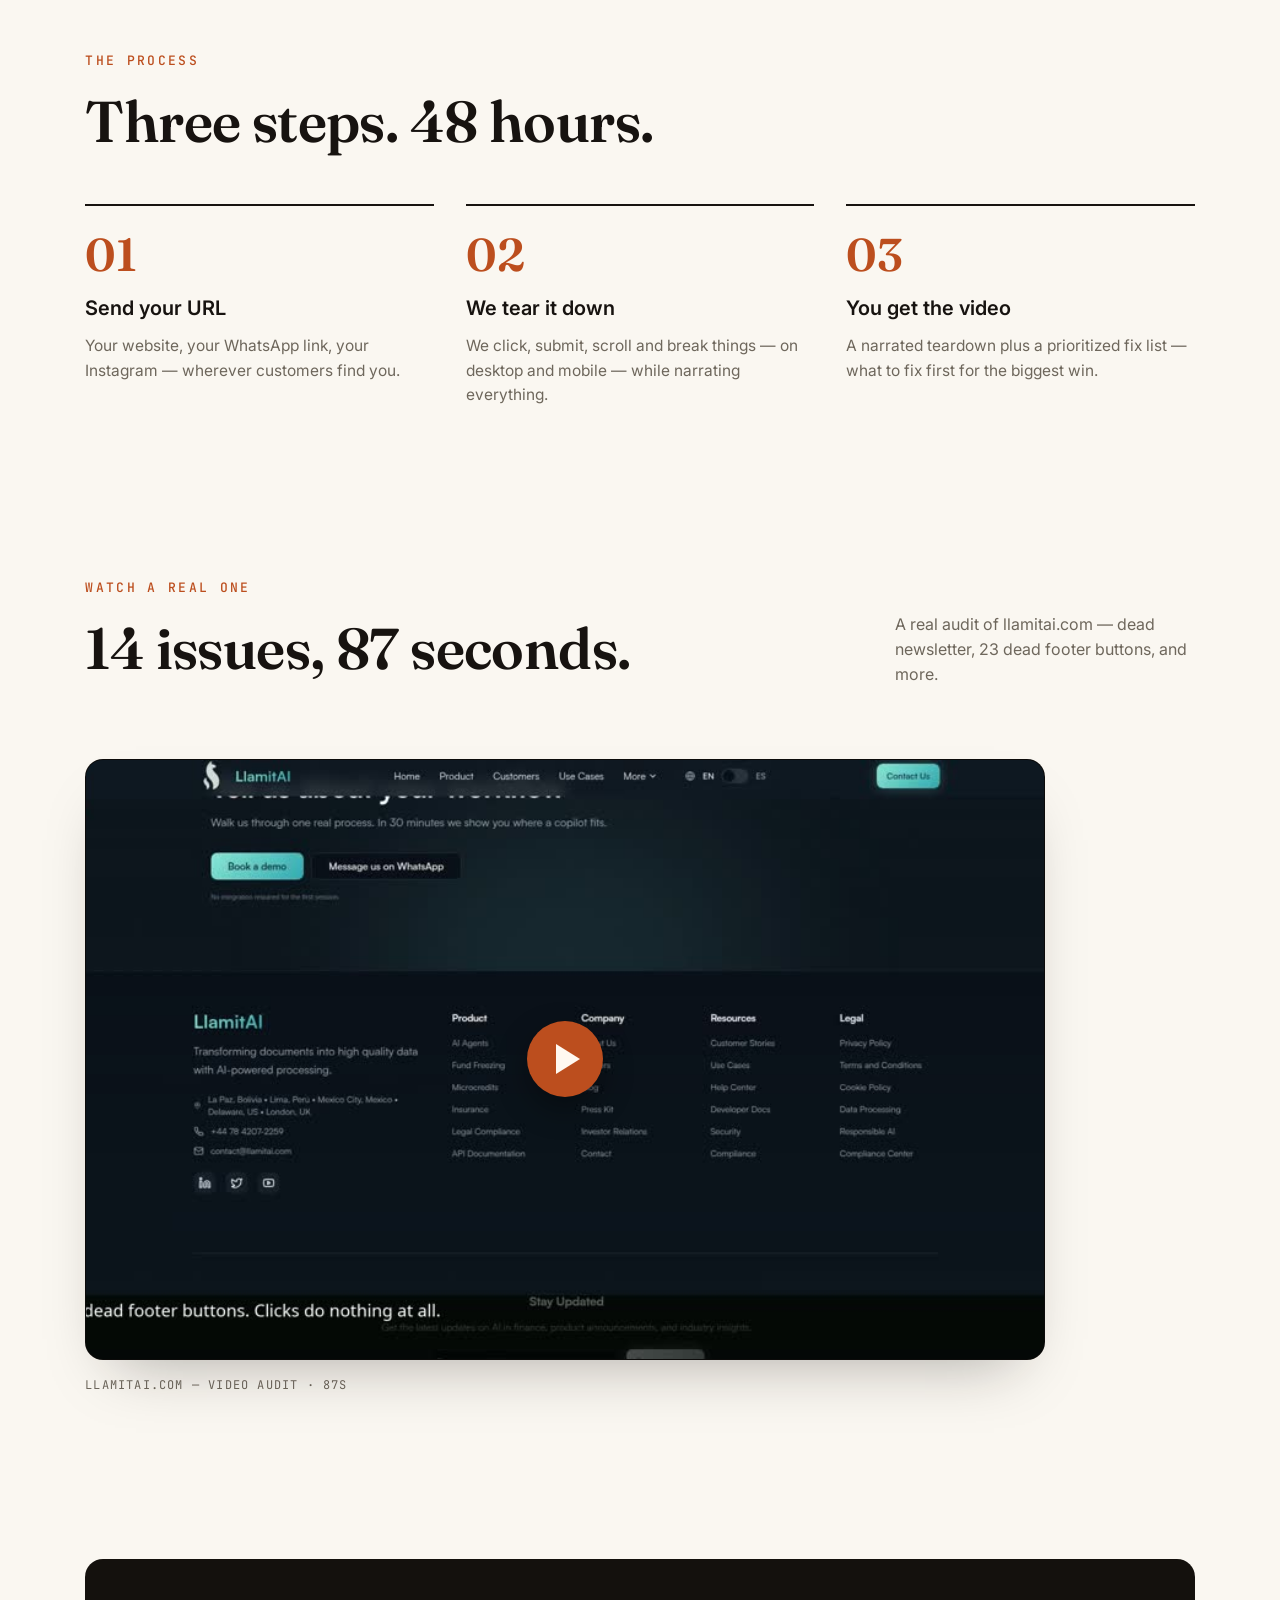
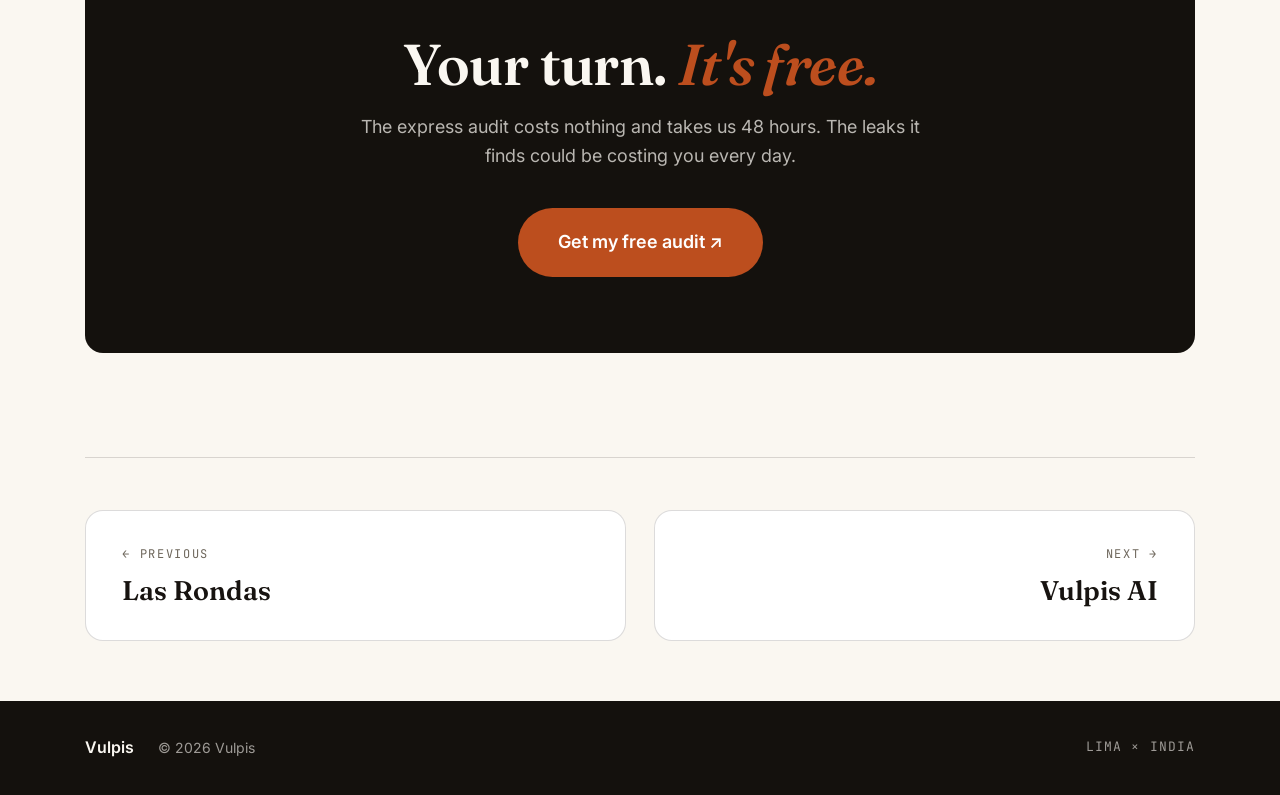
==== commit 6affbc11: "Human-crafted refinements: WA float, pricing, FAQ, integrations" ====
--- a/audits.html
+++ b/audits.html
@@ -164,6 +164,12 @@
   </div>
 </footer>
 
+<a class="wa-float" id="wa-float" data-wa="1" data-wa-en="Hi Vulpis! I'd like a free express audit." data-wa-es="¡Hola Vulpis! Quiero una auditoría express gratis." href="https://wa.me/51931768257" target="_blank" rel="noopener" aria-label="WhatsApp">
+  <span class="wa-float-label" data-en="Chat with us on WhatsApp" data-es="Hablemos por WhatsApp">Hablemos por WhatsApp</span>
+  <span class="wa-float-icon" aria-hidden="true"><svg viewBox="0 0 24 24"><path fill="#ffffff" d="M12 2a10 10 0 0 0-8.6 15.1L2 22l5-1.3A10 10 0 1 0 12 2zm0 18.2a8.2 8.2 0 0 1-4.2-1.1l-.3-.2-3 .8.8-2.9-.2-.3A8.2 8.2 0 1 1 12 20.2zm4.6-6.1c-.3-.1-1.5-.7-1.7-.8-.2-.1-.4-.1-.6.1-.2.3-.6.8-.8 1-.1.2-.3.2-.5.1a6.7 6.7 0 0 1-3.3-2.9c-.3-.4 0-.5.1-.7l.4-.5c.1-.2.1-.3 0-.5l-.8-1.9c-.2-.5-.4-.4-.6-.4h-.5c-.2 0-.5.2-.7.3-.9.9-1.1 2.2-.2 3.9a11.6 11.6 0 0 0 4.5 4.2c1.7.8 2.4.9 3.2.7.5-.1 1.5-.6 1.7-1.2.2-.6.2-1.1.1-1.2 0-.1-.2-.1-.4-.2z"/></svg></span>
+  <span class="wa-float-badge" aria-hidden="true">1</span>
+</a>
+
 <div class="lightbox" id="lightbox" aria-hidden="true" role="dialog" aria-label="Video">
   <div class="lightbox-backdrop" data-close></div>
   <div class="lightbox-box">
--- a/styles.css
+++ b/styles.css
@@ -355,3 +355,59 @@
   .band{padding:56px 28px}
   .proj-nav a.next{text-align:left}
 }
+
+/* ---------- human-crafted refinements (bizeus-inspired) ---------- */
+:root{
+  --accent-2:#93380f;
+  --line-soft:rgba(188,78,30,.22);
+  --wa-green:#25d366;
+}
+
+/* quiet language toggle */
+.lang-toggle{background:none;border:0;padding:6px 2px}
+.lang-toggle button{font-size:14px}
+.lang-toggle span{opacity:.45}
+
+/* eyebrow pill */
+.pill{display:inline-flex;align-items:center;gap:10px;border:1px solid var(--line-soft);background:#fff;border-radius:999px;padding:10px 20px;font-size:14px;font-weight:500;color:var(--ink);margin-bottom:24px;box-shadow:0 8px 20px -10px rgba(188,78,30,.35)}
+.pill .dot{width:8px;height:8px;border-radius:50%;background:var(--accent);flex:none}
+
+/* trust row */
+.trust-row{display:flex;gap:12px;flex-wrap:wrap;margin-top:38px}
+.trust-row .t{display:inline-flex;align-items:center;gap:9px;font-family:var(--font-mono);font-size:12.5px;letter-spacing:.05em;color:var(--muted);border:1px solid var(--line);background:var(--surface);border-radius:999px;padding:9px 17px}
+.trust-row .t i{width:8px;height:8px;border-radius:50%;background:var(--accent);flex:none}
+
+/* warm hairlines on cards */
+.price-card,.feature,.how-card,.team-card,.work-card,.fact{border-color:var(--line-soft)}
+
+/* pricing: solid gradient featured card + overlapping badge */
+.price-card.featured{background:linear-gradient(135deg,var(--accent),var(--accent-2));position:relative}
+.rec-badge{position:absolute;top:-17px;left:50%;transform:translateX(-50%);background:var(--ink);color:#fff;font-size:13px;font-weight:600;border-radius:999px;padding:9px 22px;white-space:nowrap;box-shadow:0 12px 26px -10px rgba(0,0,0,.4)}
+.check-list li::before{content:"✓";flex:none;width:25px;height:25px;border-radius:50%;background:rgba(188,78,30,.14);color:var(--accent);font-size:13px;font-weight:700;display:inline-flex;align-items:center;justify-content:center;margin-top:1px}
+.price-card.featured .check-list li::before{background:rgba(255,255,255,.22);color:#fff}
+.cta-note{font-size:13px;color:var(--muted);margin-top:16px}
+.price-card.featured .cta-note{color:rgba(255,248,240,.78)}
+
+/* faq: minimal divider rows */
+.faq details{padding:26px 0}
+.faq summary::after{width:36px;height:36px;border:1.5px solid var(--accent);border-radius:50%;display:inline-flex;align-items:center;justify-content:center;font-size:19px;flex:none;transition:background .18s ease,color .18s ease}
+.faq summary:hover{color:var(--accent)}
+.faq details[open] summary::after{background:var(--accent);color:#fff}
+.faq-sub{margin-top:18px;color:var(--muted);font-size:16px}
+
+/* integration badges */
+.integ-row{display:flex;gap:14px;flex-wrap:wrap;margin-top:34px;align-items:stretch}
+.integ{display:inline-flex;align-items:center;gap:12px;border:1px solid var(--line-soft);background:#fff;border-radius:16px;padding:10px 20px 10px 10px;font-weight:600;font-size:15px;box-shadow:0 10px 24px -14px rgba(23,19,16,.25)}
+.integ .ibadge{width:38px;height:38px;border-radius:11px;display:inline-flex;align-items:center;justify-content:center;flex:none;overflow:hidden}
+.integ .ibadge svg{width:22px;height:22px;display:block}
+.integ small{display:block;font-weight:400;color:var(--muted);font-size:12.5px;margin-top:1px}
+
+/* floating whatsapp */
+.wa-float{position:fixed;right:22px;bottom:22px;z-index:90;display:flex;align-items:center;background:var(--wa-green);border-radius:999px;padding:15px;text-decoration:none;box-shadow:0 16px 36px -10px rgba(37,211,102,.6);transition:transform .2s ease}
+.wa-float:hover{transform:translateY(-2px)}
+.wa-float-icon{width:30px;height:30px;display:block;flex:none}
+.wa-float-icon svg{width:100%;height:100%;display:block}
+.wa-float-label{max-width:0;overflow:hidden;white-space:nowrap;color:#fff;font-weight:600;font-size:15px;transition:max-width .32s ease,margin .32s ease}
+.wa-float.show .wa-float-label{max-width:280px;margin-right:12px}
+.wa-float-badge{position:absolute;top:-5px;right:-5px;width:23px;height:23px;border-radius:50%;background:#ff3b30;color:#fff;font-size:12px;font-weight:700;display:flex;align-items:center;justify-content:center;border:2px solid #fff}
+@media (max-width:760px){.wa-float{right:16px;bottom:16px;padding:13px}.wa-float.show .wa-float-label{max-width:200px}}
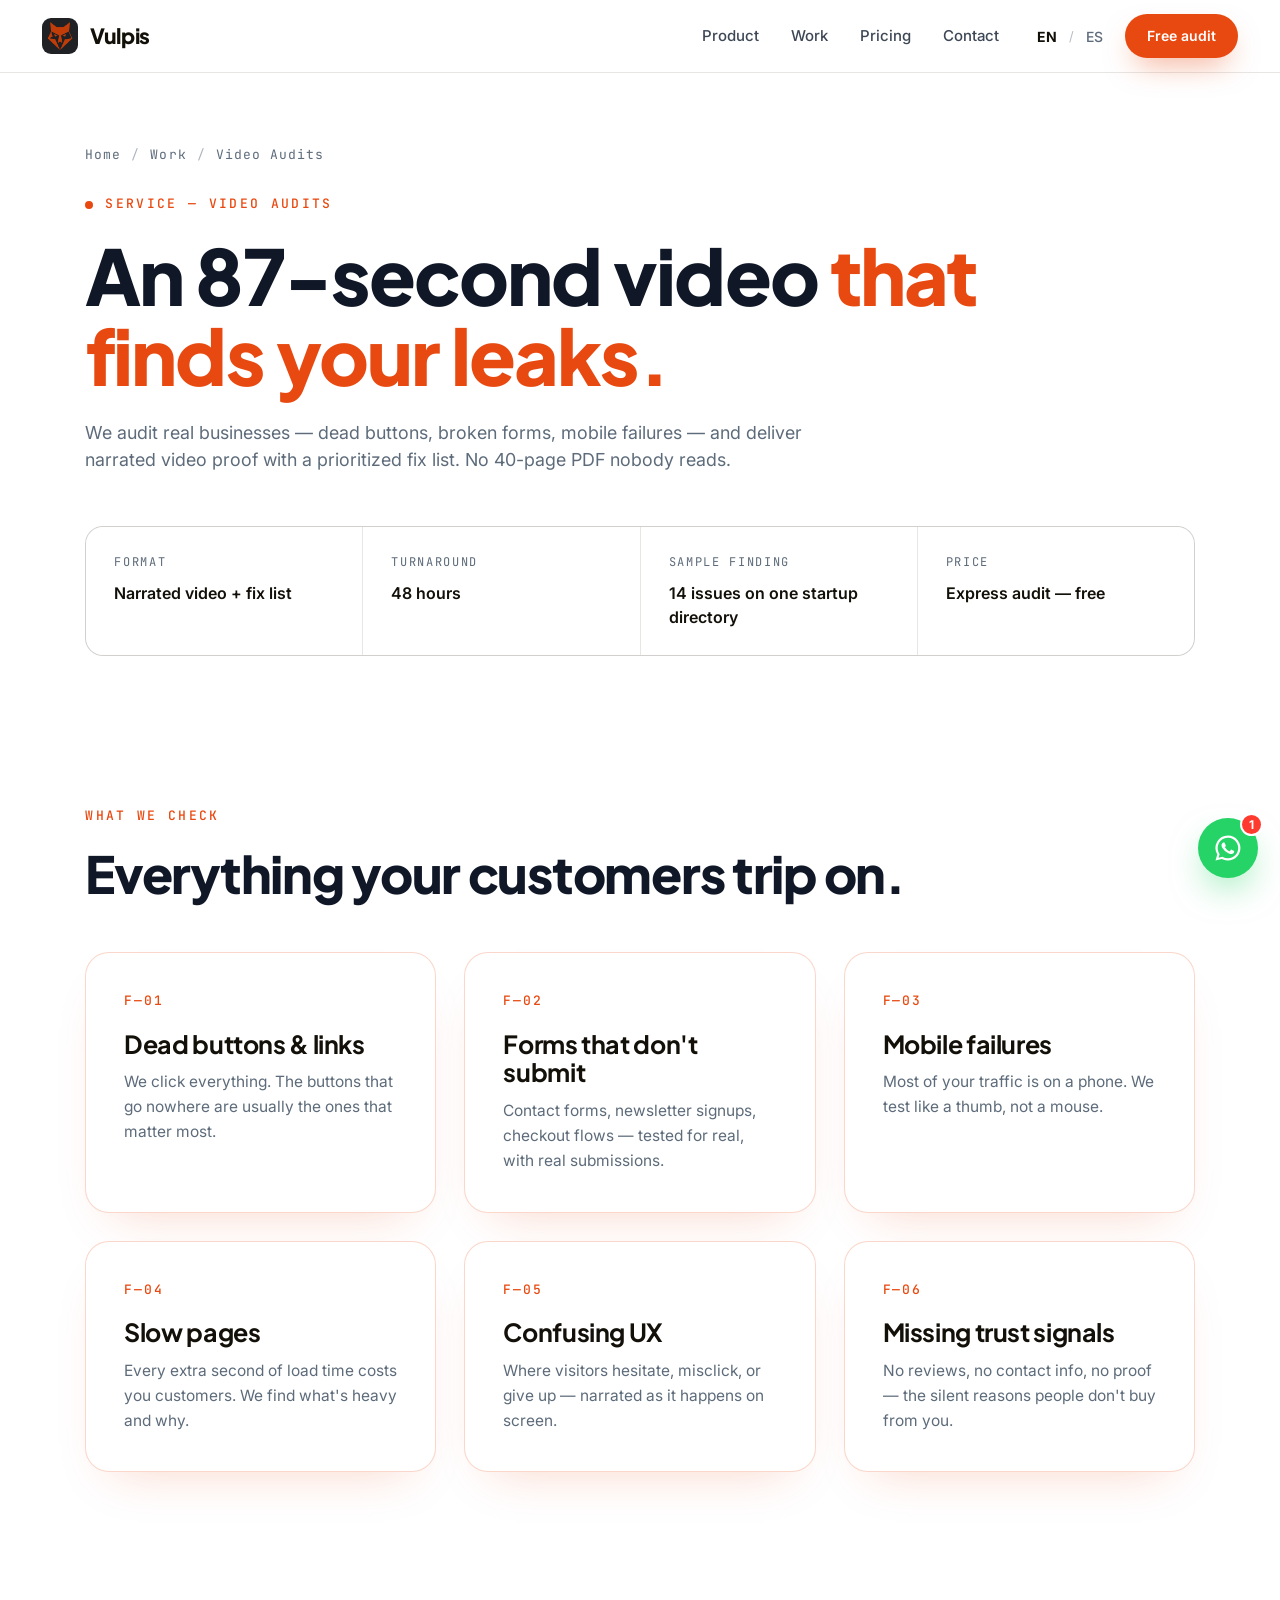
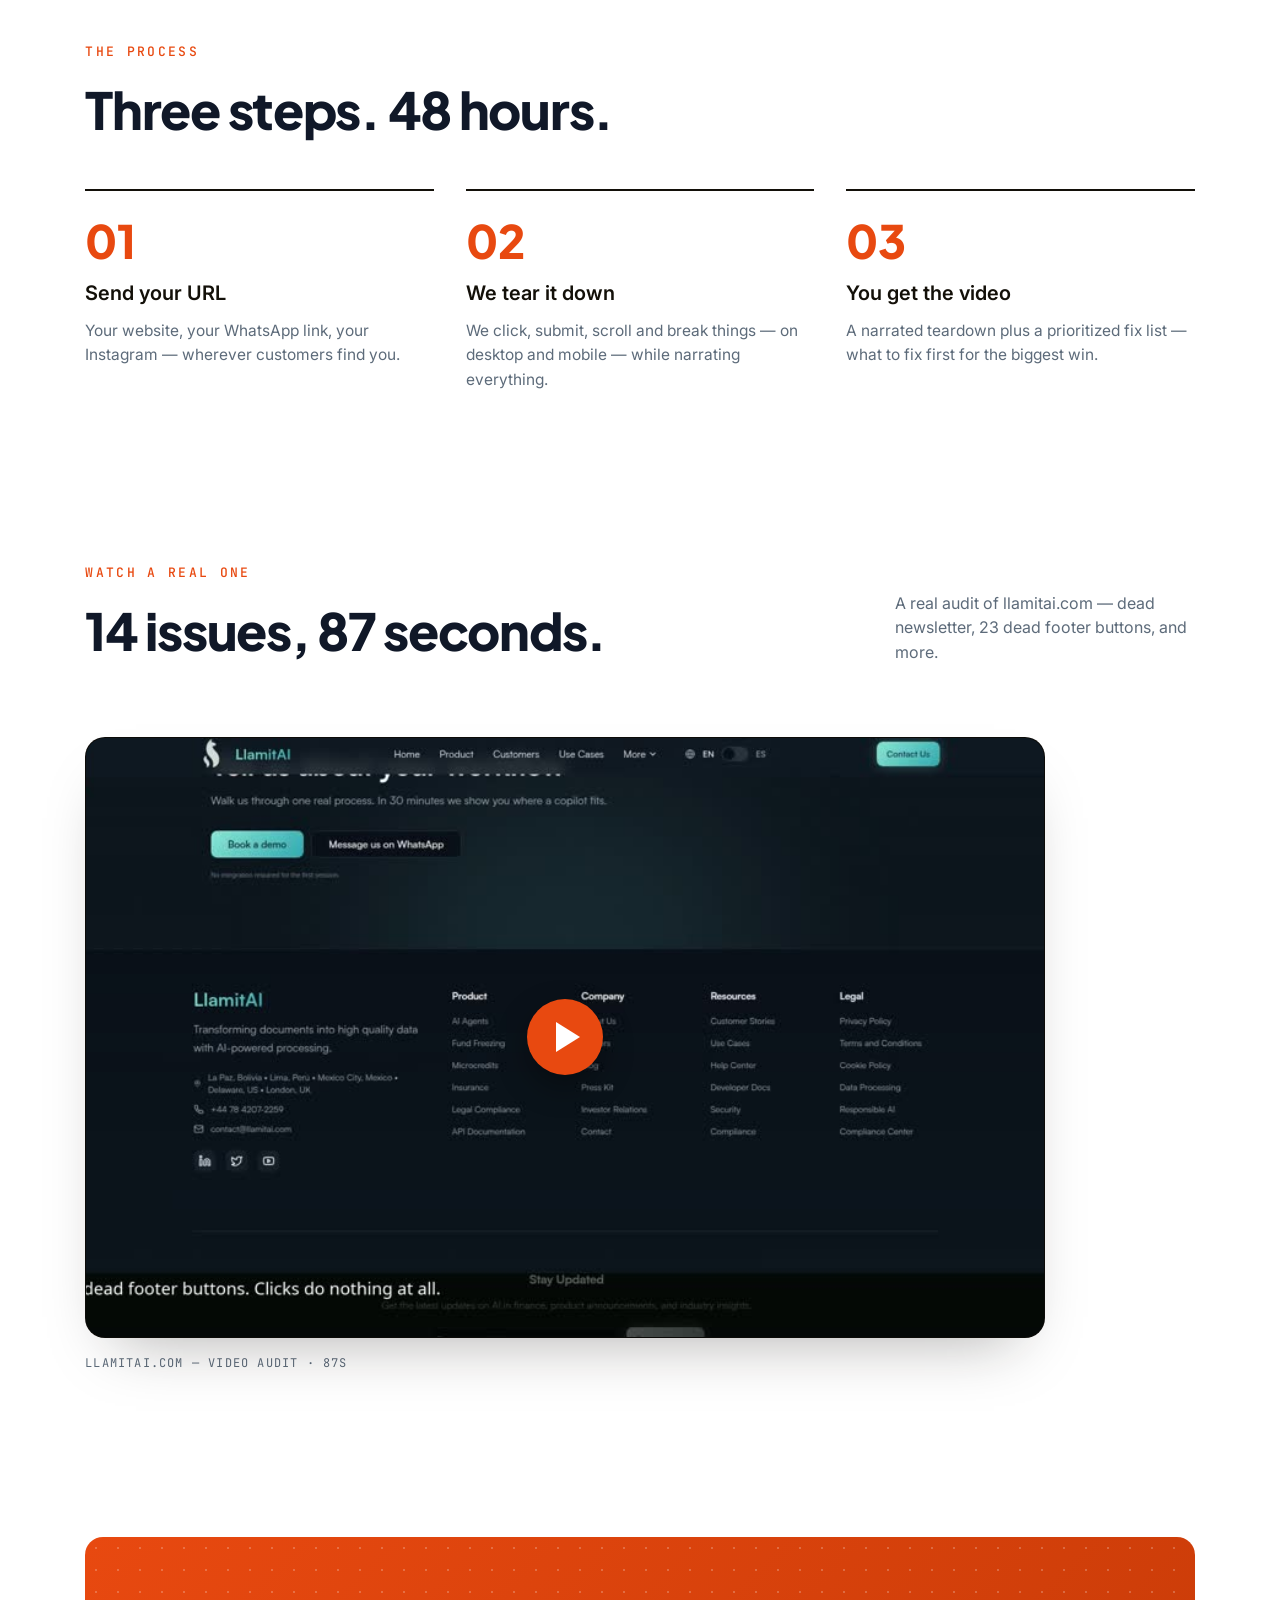
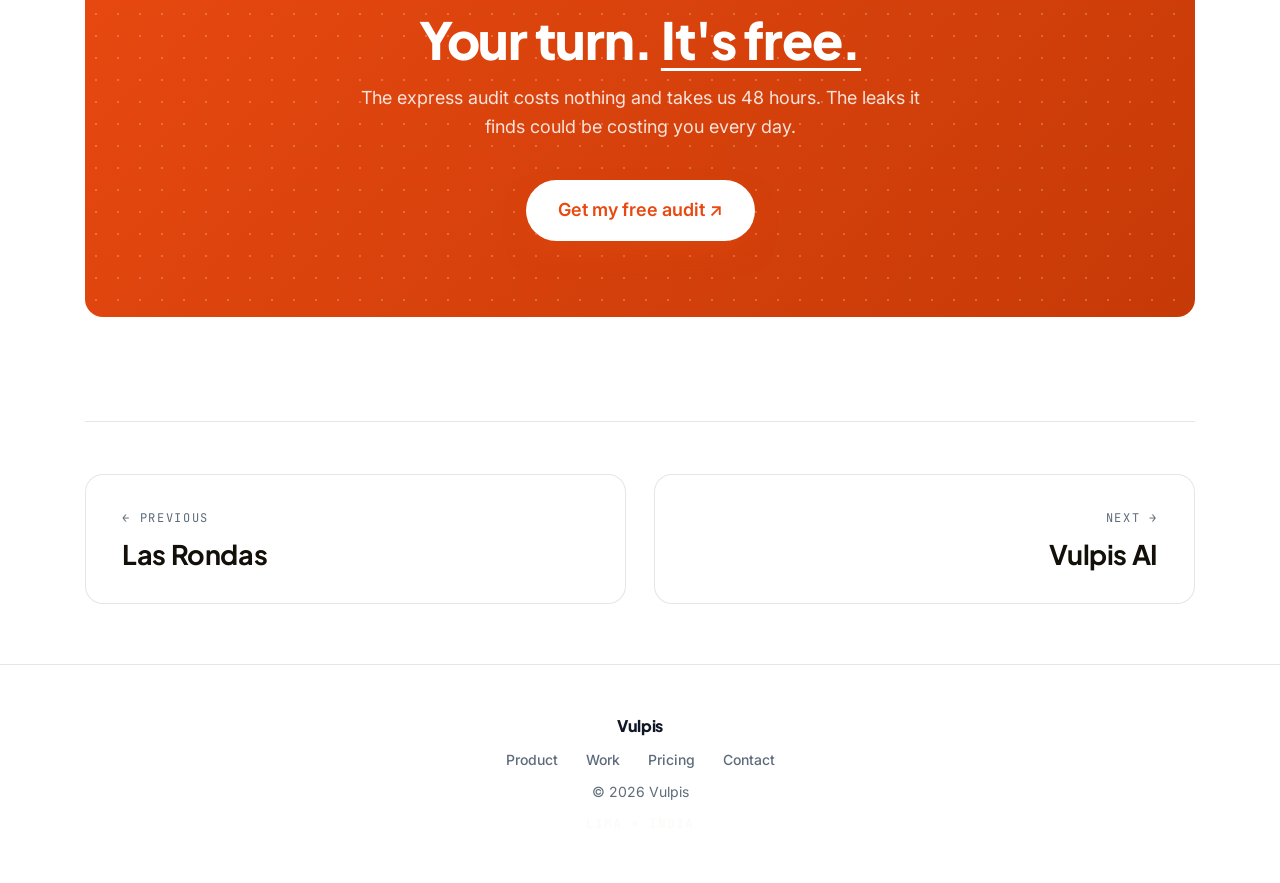
==== commit 30c35c4b: "Bizeus-inspired reskin: Plus Jakarta Sans, dashboard hero mockup, washes, red CTA banner" ====
--- a/audits.html
+++ b/audits.html
@@ -8,7 +8,7 @@
 <link rel="icon" type="image/png" href="assets/img/favicon.png">
 <link rel="preconnect" href="https://fonts.googleapis.com">
 <link rel="preconnect" href="https://fonts.gstatic.com" crossorigin>
-<link href="https://fonts.googleapis.com/css2?family=Fraunces:opsz,wght@9..144,500;9..144,600;9..144,700&family=Inter:wght@400;500;600;700&family=JetBrains+Mono:wght@400;500&display=swap" rel="stylesheet">
+<link href="https://fonts.googleapis.com/css2?family=Plus+Jakarta+Sans:wght@500;600;700;800&family=Inter:wght@400;500;600;700&family=JetBrains+Mono:wght@400;500&display=swap" rel="stylesheet">
 <link rel="stylesheet" href="styles.css">
 <noscript><style>.reveal{opacity:1 !important;transform:none !important}</style></noscript>
 </head>
@@ -159,6 +159,12 @@
 <footer class="footer">
   <div class="footer-inner">
     <a class="brand" href="index.html"><span>Vulpis</span></a>
+    <div class="footer-links">
+      <a href="vulpis.html" data-en="Product" data-es="Producto">Product</a>
+      <a href="index.html#work" data-en="Work" data-es="Proyectos">Work</a>
+      <a href="index.html#pricing" data-en="Pricing" data-es="Precios">Pricing</a>
+      <a href="index.html#contact" data-en="Contact" data-es="Contacto">Contact</a>
+    </div>
     <p>© 2026 Vulpis</p>
     <p class="mono-dim">LIMA × INDIA</p>
   </div>
--- a/styles.css
+++ b/styles.css
@@ -411,3 +411,149 @@
 .wa-float.show .wa-float-label{max-width:280px;margin-right:12px}
 .wa-float-badge{position:absolute;top:-5px;right:-5px;width:23px;height:23px;border-radius:50%;background:#ff3b30;color:#fff;font-size:12px;font-weight:700;display:flex;align-items:center;justify-content:center;border:2px solid #fff}
 @media (max-width:760px){.wa-float{right:16px;bottom:16px;padding:13px}.wa-float.show .wa-float-label{max-width:200px}}
+
+/* ================= BIZEUS-LANGUAGE RESKIN ================= */
+:root{
+  --bg:#ffffff;
+  --surface:#ffffff;
+  --wash:#fff6f3;
+  --ink:#131009;
+  --muted:#5d6b7a;
+  --accent:#e84910;
+  --accent-2:#c63a07;
+  --accent-ink:#ffffff;
+  --line:rgba(19,16,9,.1);
+  --line-soft:rgba(232,73,16,.22);
+  --font-disp:"Plus Jakarta Sans","Inter",system-ui,sans-serif;
+  --navy:#101828;
+}
+body{background:var(--bg)}
+h1,h2{font-family:var(--font-disp);font-weight:800;letter-spacing:-.025em;color:var(--navy)}
+h1 em,h2 em{font-style:normal;color:var(--accent)}
+h2{font-size:clamp(34px,4vw,54px)}
+.card-body h3,.how-card h3,.team-card h3,.feature h3,.wc-body h3,.proj-nav h4{font-family:var(--font-disp);font-weight:700;letter-spacing:-.015em}
+.stat strong{font-family:var(--font-disp);font-weight:800}
+.quote p{font-family:var(--font-disp);font-weight:700}
+.price{font-family:var(--font-disp);font-weight:800}
+.step .snum{font-family:var(--font-disp);font-weight:800}
+
+/* buttons: bold red pills with soft shadow */
+.btn-primary{background:var(--accent);color:#fff;padding:16px 32px;box-shadow:0 14px 30px -10px rgba(232,73,16,.5)}
+.btn-primary:hover{background:var(--accent-2);transform:translateY(-2px)}
+.btn-ghost{border:1.5px solid rgba(19,16,9,.18);padding:15px 30px;font-weight:600}
+.btn-ghost:hover{border-color:var(--accent);color:var(--accent)}
+
+/* nav: cleaner, red CTA */
+.nav{background:rgba(255,255,255,.9);padding:14px clamp(20px,3.3vw,48px)}
+.brand{font-family:var(--font-disp);font-weight:800;font-size:21px;letter-spacing:-.02em}
+.nav .links a{color:#3d4756}
+.nav .links a:hover{color:var(--accent)}
+
+/* dotted texture + blobs */
+.dots{background-image:radial-gradient(rgba(232,73,16,.13) 1.3px,transparent 1.3px);background-size:24px 24px}
+.hero{position:relative;overflow:hidden}
+.hero::before,.hero::after{content:"";position:absolute;border-radius:50%;pointer-events:none;z-index:0}
+.hero::before{width:560px;height:560px;left:-180px;top:-120px;background:radial-gradient(closest-side,rgba(232,73,16,.13),transparent)}
+.hero::after{width:640px;height:640px;right:-200px;top:-80px;background:radial-gradient(closest-side,rgba(232,73,16,.11),transparent)}
+.hero>*{position:relative;z-index:1}
+
+/* centered hero variant */
+.hero-center{text-align:center;padding:96px var(--pad) 80px}
+.hero-center .kicker,.hero-center .pill{justify-content:center}
+.hero-center h1{margin-left:auto;margin-right:auto}
+.hero-center .lede{margin-left:auto;margin-right:auto}
+.hero-center .ctas{justify-content:center}
+.hero-center .trust-row{justify-content:center}
+
+/* dashboard mockup */
+.dash{position:relative;max-width:1020px;margin:64px auto 0;background:#fff;border:1px solid var(--line-soft);border-radius:22px;box-shadow:0 50px 100px -40px rgba(232,73,16,.35),0 30px 60px -30px rgba(19,16,9,.18);overflow:hidden;text-align:left}
+.dash-bar{display:flex;align-items:center;gap:16px;padding:14px 20px;border-bottom:1px solid var(--line);background:#fbfaf8}
+.tl{display:flex;gap:7px}
+.tl i{width:11px;height:11px;border-radius:50%}
+.tl i:nth-child(1){background:#ff5f57}.tl i:nth-child(2){background:#febc2e}.tl i:nth-child(3){background:#28c840}
+.dash-url{flex:1;max-width:340px;margin:0 auto;background:#fff;border:1px solid var(--line);border-radius:999px;font-family:var(--font-mono);font-size:12.5px;color:var(--muted);padding:7px 18px;text-align:center}
+.ia-badge{display:inline-flex;align-items:center;gap:8px;font-size:12.5px;font-weight:700;color:var(--accent);border:1px solid var(--line-soft);background:#fff;border-radius:999px;padding:7px 15px;white-space:nowrap}
+.pulse{width:9px;height:9px;border-radius:50%;background:#22c55e;position:relative;flex:none}
+.pulse::after{content:"";position:absolute;inset:-4px;border-radius:50%;border:2px solid #22c55e;opacity:.6;animation:pping 1.8s ease-out infinite}
+@keyframes pping{0%{transform:scale(.6);opacity:.7}100%{transform:scale(1.3);opacity:0}}
+.dash-body{display:grid;grid-template-columns:300px 1fr;min-height:420px}
+.dash-chats{border-right:1px solid var(--line);padding:20px 16px;background:#fff}
+.dash-title{font-weight:800;font-size:16px;display:flex;justify-content:space-between;align-items:center;margin-bottom:14px;color:var(--navy)}
+.dash-title .plus{width:26px;height:26px;border-radius:50%;background:var(--accent);color:#fff;font-size:16px;display:inline-flex;align-items:center;justify-content:center;font-weight:400}
+.dsearch{background:#f4f5f7;border-radius:10px;color:#9aa3af;font-size:13px;padding:9px 14px;margin-bottom:14px}
+.dchat{display:flex;gap:11px;padding:12px 10px;border-radius:14px;align-items:flex-start;border-left:3px solid transparent}
+.dchat.active{background:#fff7f4;border-left-color:var(--accent)}
+.davatar{flex:none;width:42px;height:42px;border-radius:50%;color:#fff;font-weight:700;font-size:14px;display:flex;align-items:center;justify-content:center}
+.dchat>div{flex:1;min-width:0}
+.dchat .dname{font-size:13.5px;font-weight:700;color:var(--navy);display:flex;justify-content:space-between;gap:8px}
+.dchat .dname time{font-weight:400;color:#9aa3af;font-size:11.5px;flex:none}
+.dchat .dprev{font-size:12.5px;color:var(--muted);white-space:nowrap;overflow:hidden;text-overflow:ellipsis;margin-top:2px}
+.dunread{flex:none;min-width:20px;height:20px;border-radius:999px;background:var(--accent);color:#fff;font-size:11px;font-weight:700;display:inline-flex;align-items:center;justify-content:center;padding:0 6px;margin-top:2px}
+.dtags{display:flex;gap:6px;margin-top:7px;flex-wrap:wrap}
+.tag{font-style:normal;font-size:10.5px;font-weight:700;border-radius:999px;padding:3px 10px;letter-spacing:.02em}
+.tag.blue{background:#e3edff;color:#2456c4}.tag.amber{background:#fef0d8;color:#b47409}
+.tag.purple{background:#efe4fb;color:#7a3fd1}.tag.green{background:#dcf5e5;color:#157f3d}
+.tag.teal{background:#d9f2f2;color:#0e7490}
+.dash-conv{display:flex;flex-direction:column;background:#fbfaf8}
+.dconv-head{display:flex;gap:12px;align-items:center;padding:16px 20px;border-bottom:1px solid var(--line);background:#fff}
+.dconv-head>div{flex:1}
+.dconv-head .dname2{font-weight:800;font-size:15px;color:var(--navy)}
+.dconv-head .dsub{font-size:12px;color:var(--muted)}
+.dmsgs{padding:24px 22px;display:flex;flex-direction:column;gap:12px;flex:1}
+.dm{max-width:76%;padding:12px 16px;border-radius:16px;font-size:13.5px;line-height:1.5;position:relative}
+.dm.in{background:#fff;border:1px solid var(--line);align-self:flex-start;border-top-left-radius:5px;color:#1f2937;box-shadow:0 2px 6px rgba(19,16,9,.05)}
+.dm.ai{background:#fff1ec;border:1px solid rgba(232,73,16,.2);align-self:flex-start;border-top-left-radius:5px;color:#1f2937}
+.dm time{display:block;font-size:10.5px;color:#9aa3af;margin-top:6px;text-align:right}
+.aisign{font-size:11.5px;font-weight:800;color:var(--accent);margin-bottom:6px;letter-spacing:.02em}
+.chan-float{position:absolute;width:52px;height:52px;border-radius:16px;display:flex;align-items:center;justify-content:center;box-shadow:0 16px 32px -10px rgba(19,16,9,.3);z-index:2}
+.chan-float svg{width:28px;height:28px}
+.cf-wa{left:-26px;top:32%;background:#25d366;border-radius:50%}
+.cf-ig{right:-20px;top:22%;background:linear-gradient(45deg,#f9ce34,#ee2a7b,#6228d7);border-radius:16px}
+
+/* backed-by strip */
+.backed{max-width:1440px;margin:0 auto;padding:0 var(--pad) 8px}
+.backed-box{border:1px solid var(--line-soft);border-radius:22px;padding:30px 40px;text-align:center;background:#fff}
+.backed-box p{font-family:var(--font-mono);font-size:12px;letter-spacing:.16em;color:var(--muted);margin-bottom:20px}
+.backed-logos{display:flex;justify-content:center;gap:44px;flex-wrap:wrap;align-items:center}
+.backed-logos span{font-family:var(--font-disp);font-weight:800;font-size:19px;color:#b6bdc7;letter-spacing:-.01em;filter:grayscale(1)}
+
+/* section washes */
+.wash{background:var(--wash)}
+.wash .section,.wash.section{background:transparent}
+
+/* red CTA banner with dots */
+.band{background:linear-gradient(135deg,var(--accent),var(--accent-2));position:relative;overflow:hidden}
+.band::before{content:"";position:absolute;inset:0;background-image:radial-gradient(rgba(255,255,255,.22) 1.4px,transparent 1.4px);background-size:22px 22px;pointer-events:none}
+.band>*{position:relative;z-index:1}
+.band h2{color:#fff}
+.band h2 em{color:#fff;text-decoration:underline;text-decoration-thickness:3px;text-underline-offset:8px}
+.band p{color:rgba(255,255,255,.85)}
+.band .btn-primary{background:#fff;color:var(--accent)}
+.band .btn-primary:hover{background:#fff8f4;color:var(--accent-2)}
+
+/* light footer */
+.footer{background:#fff;border-top:1px solid var(--line)}
+.footer-inner{justify-content:center;text-align:center;flex-direction:column;gap:10px;padding:48px var(--pad)}
+.footer .brand{color:var(--navy);font-family:var(--font-disp);font-weight:800}
+.footer p{color:var(--muted)}
+.footer .mono-dim{margin-left:0}
+.footer-links{display:flex;gap:28px;flex-wrap:wrap;justify-content:center}
+.footer-links a{color:var(--muted);text-decoration:none;font-size:14px;font-weight:500}
+.footer-links a:hover{color:var(--accent)}
+
+/* rounder cards, softer shadows */
+.work-card,.price-card,.feature,.how-card,.team-card{border-radius:24px}
+.work-card,.price-card,.feature{box-shadow:0 24px 48px -28px rgba(232,73,16,.25)}
+.shot{border-radius:20px}
+
+/* responsive dash */
+@media (max-width:860px){
+  .dash-body{grid-template-columns:1fr}
+  .dash-chats{border-right:0;border-bottom:1px solid var(--line)}
+  .cf-wa{left:8px}.cf-ig{right:8px}
+  .hero-center{padding-top:72px}
+}
+
+/* full-bleed section wash */
+.wash{position:relative;background:var(--wash);box-shadow:0 0 0 100vmax var(--wash);clip-path:inset(0 -100vmax)}
+.nav .btn-sm{padding:11px 22px;font-size:14px}
